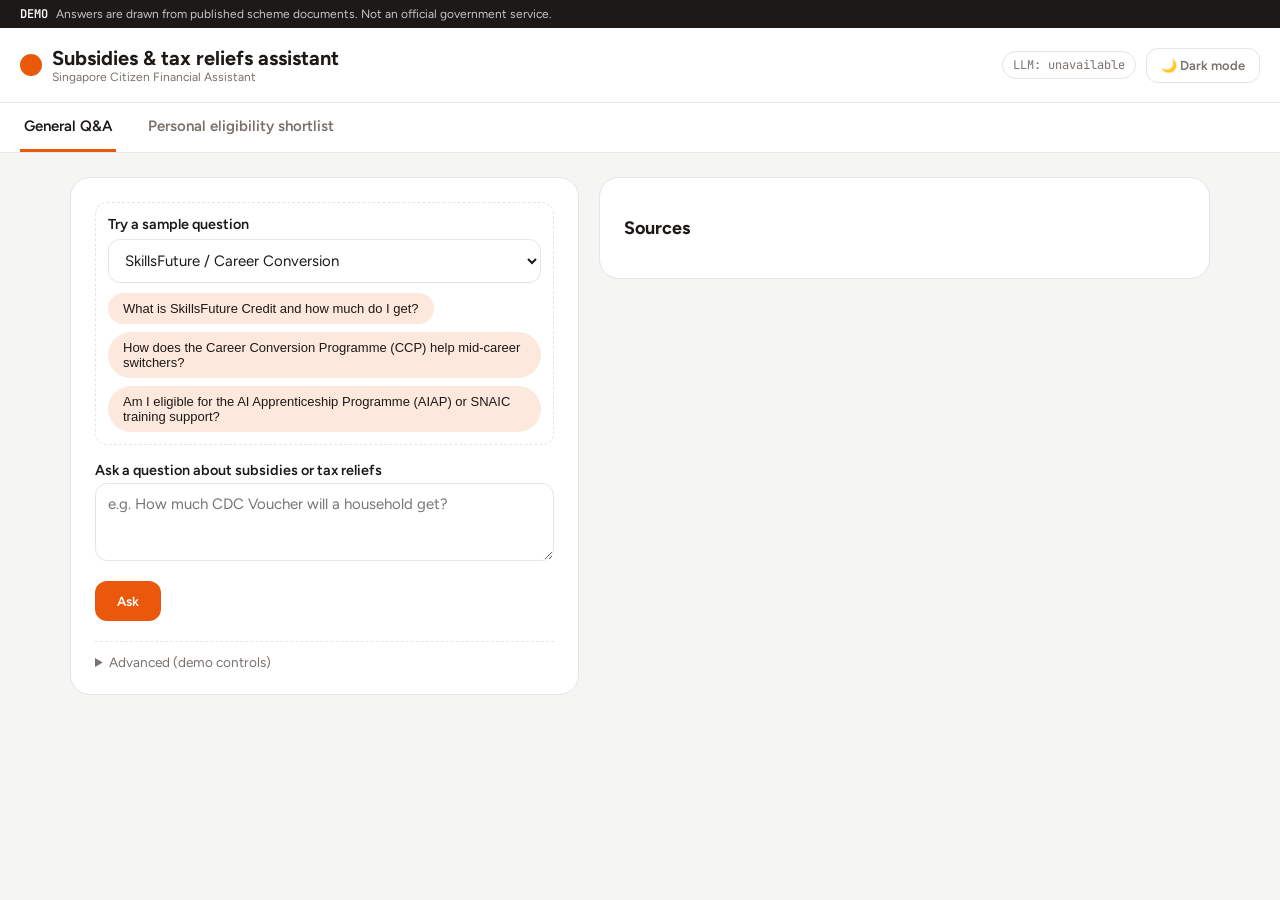
==== frontend/index.html @ ca5a24fa "feat: structured eligibility shortlist + query-rewrite diagnostics pipeline Personal Profile shortli" ====
<!doctype html>
<html lang="en">
<head>
  <meta charset="utf-8" />
  <meta name="viewport" content="width=device-width, initial-scale=1" />
  <title>SG Citizen Financial Assistant</title>
  <link rel="stylesheet" href="style.css" />
</head>
<body>
  <div class="prototype-banner">
    <span class="tag">DEMO</span>
    <span class="note">Answers are drawn from published scheme documents. Not an official government service.</span>
  </div>

  <header class="app-header">
    <div class="brand">
      <div class="brand-mark"></div>
      <div>
        <h1>Subsidies &amp; tax reliefs assistant</h1>
        <div class="subtitle">Singapore Citizen Financial Assistant</div>
      </div>
    </div>
    <div class="header-actions">
      <span id="provider-indicator" class="provider-indicator hidden"></span>
      <button id="theme-toggle-button" class="theme-toggle" type="button" aria-label="Toggle dark mode">🌙 Dark mode</button>
    </div>
  </header>

  <div class="mode-toggle" role="tablist" aria-label="Assistant mode">
    <button class="mode-btn active" data-mode="general" role="tab">General Q&amp;A</button>
    <button class="mode-btn" data-mode="profile" role="tab">Personal eligibility shortlist</button>
  </div>

  <main class="layout">
    <section class="input-panel">
      <div id="general-panel" class="mode-panel">
        <div class="sample-questions">
          <label for="sample-topic-select">Try a sample question</label>
          <select id="sample-topic-select"></select>
          <div id="sample-question-buttons" class="sample-question-buttons"></div>
        </div>

        <label for="question-input">Ask a question about subsidies or tax reliefs</label>
        <textarea id="question-input" rows="3" placeholder="e.g. How much CDC Voucher will a household get?"></textarea>
        <button id="ask-button" class="primary-btn">Ask</button>
      </div>

      <div id="profile-panel" class="mode-panel hidden">
        <label>Citizenship
          <select id="profile-citizenship">
            <option>Singapore Citizen</option>
            <option>PR</option>
            <option>Other</option>
          </select>
        </label>
        <label>Age <input id="profile-age" type="number" min="0" max="120" /></label>
        <label>Household size <input id="profile-household-size" type="number" min="1" max="20" /></label>
        <label>Monthly income band
          <select id="profile-income-band">
            <option>&lt;$1.5k</option>
            <option>$1.5-3k</option>
            <option>$3-6k</option>
            <option>&gt;$6k</option>
            <option>Prefer not to say</option>
          </select>
        </label>
        <label>Housing
          <select id="profile-housing">
            <option>HDB</option>
            <option>Private</option>
            <option>Rental</option>
            <option>Other</option>
            <option>Prefer not to say</option>
          </select>
        </label>
        <label>Employment
          <select id="profile-employment">
            <option>Employed</option>
            <option>Self-employed</option>
            <option>Unemployed</option>
            <option>Retired</option>
            <option>Student</option>
          </select>
        </label>
        <fieldset class="tags">
          <legend>Life stage</legend>
          <label><input type="checkbox" value="Has young child(ren)" class="life-stage-tag" /> Has young child(ren)</label>
          <label><input type="checkbox" value="Caregiver" class="life-stage-tag" /> Caregiver</label>
          <label><input type="checkbox" value="Senior (65+)" class="life-stage-tag" /> Senior (65+)</label>
          <label><input type="checkbox" value="PWD in household" class="life-stage-tag" /> PWD in household</label>
        </fieldset>
        <label for="profile-question">Optional question</label>
        <textarea id="profile-question" rows="2" placeholder="Leave blank for a general shortlist"></textarea>
        <button id="profile-button" class="primary-btn">Get shortlist</button>
      </div>

      <details class="advanced-panel">
        <summary>Advanced (demo controls)</summary>
        <!-- Initial values are populated from GET /api/config on page load. -->
        <label>Top K <input id="control-top-k" type="number" min="1" max="20" /></label>
        <label>Similarity threshold <input id="control-threshold" type="number" step="0.05" min="0" max="1" /></label>
        <label>Retrieval mode
          <select id="control-mode">
            <option value="dense">Dense (baseline)</option>
            <option value="hybrid">Hybrid (improved)</option>
          </select>
        </label>
        <label class="checkbox-label">
          <input id="control-rewrite" type="checkbox" />
          Rewrite before retrieval
        </label>
        <label class="checkbox-label">
          <input id="control-diagnostics-full" type="checkbox" />
          Show retrieval gain (doubles retrieval cost)
        </label>

        <div class="dev-only-note">Developer diagnostics below are never shown to residents.</div>

        <div id="diagnostics-panel" class="diagnostics-panel hidden">
          <div class="diag-row">
            <span class="diag-row-label">as typed</span>
            <span id="diag-raw-query" class="diag-query"></span>
          </div>
          <div class="diag-row">
            <span class="diag-row-label">rewritten</span>
            <span id="diag-rewritten-query" class="diag-query diag-query-rewritten"></span>
          </div>
          <div id="diag-subqueries" class="diag-subqueries"></div>
          <div id="diag-ops" class="diag-ops"></div>
          <div id="diag-gain" class="diag-gain"></div>
          <table class="diag-chunks-table">
            <thead><tr><th>chunk_id</th><th>score</th></tr></thead>
            <tbody id="diag-chunks-body"></tbody>
          </table>
          <div id="diag-dropped" class="diag-dropped"></div>
        </div>

        <div id="citation-warning-banner" class="citation-warning hidden" role="alert"></div>
      </details>
    </section>

    <section class="answer-panel">
      <div id="answer-abstained-badge" class="abstained-badge hidden">Not enough evidence</div>

      <div id="general-answer-view">
        <div id="answer-text" class="answer-text" aria-live="polite"></div>
        <h2>Sources</h2>
        <ul id="sources-list" class="sources-list"></ul>
      </div>

      <div id="shortlist-view" class="hidden" aria-live="polite"></div>
    </section>
  </main>

  <div id="source-drawer" class="source-drawer hidden">
    <div class="source-drawer-header">
      <span id="source-drawer-title"></span>
      <button id="source-drawer-close" type="button" aria-label="Close source excerpt">&times;</button>
    </div>
    <div id="source-drawer-meta" class="source-drawer-meta"></div>
    <div id="source-drawer-excerpt" class="source-drawer-excerpt"></div>
  </div>

  <script src="app.js"></script>
</body>
</html>
---- frontend/style.css ----
@import url('https://fonts.googleapis.com/css2?family=Figtree:wght@400;600;700&family=Inter:wght@400;500;600;700&family=JetBrains+Mono:wght@400;600&display=swap');

/* Light theme tokens (adapted from the "warm-earth" design system theme) */
:root,
:root[data-theme="light"] {
  --color-primary: #EA580C;
  --color-primary-hover: #CE4D0B;
  --color-primary-active: #B24309;
  --color-primary-soft: #FCE8DD;
  --color-on-primary: #FFFFFF;
  --color-accent: #EA580C;
  --color-bg: #F5F5F4;
  --color-surface: #FFFFFF;
  --color-card: #FFFFFF;
  --color-border: #E7E5E4;
  --color-text: #1C1917;
  --color-muted: #78716C;
  --color-inverse: #FFFFFF;
  --color-success: #15803D;
  --color-warning: #D97706;
  --color-error: #B91C1C;
  --color-info: #0E7490;
  --color-success-bg: #DEEDE4;
  --color-warning-bg: #FAECDC;
  --color-error-bg: #F5DFDF;
  --color-info-bg: #DDECEF;
  --font-heading: 'Figtree', sans-serif;
  --font-body: 'Figtree', sans-serif;
  --font-mono: 'JetBrains Mono', monospace;
  --fw-heading: 700;
  --radius-sm: 12px;
  --radius-md: 20px;
  --radius-pill: 999px;
  --elev-2: 0 6px 18px rgba(10, 10, 10, 0.08);
  --focus-ring: 0 0 0 3px rgba(234, 88, 12, 0.45);
  --input-bg: #FFFFFF;
  --input-border: #E7E5E4;
  --input-border-focus: #EA580C;
}

/* Dark theme tokens (adapted from the "midnight-luxury" design system theme) */
:root[data-theme="dark"] {
  --color-primary: #F59E0B;
  --color-primary-hover: #F6AC2D;
  --color-primary-active: #DD8E0A;
  --color-primary-soft: rgba(245, 158, 11, 0.16);
  --color-on-primary: #0A0A0A;
  --color-accent: #F59E0B;
  --color-bg: #030712;
  --color-surface: #0B1220;
  --color-card: #111827;
  --color-border: #1F2937;
  --color-text: #F9FAFB;
  --color-muted: #9CA3AF;
  --color-inverse: #030712;
  --color-success: #10B981;
  --color-warning: #F59E0B;
  --color-error: #F43F5E;
  --color-info: #6366F1;
  --color-success-bg: rgba(16, 185, 129, 0.16);
  --color-warning-bg: rgba(245, 158, 11, 0.16);
  --color-error-bg: rgba(244, 63, 94, 0.16);
  --color-info-bg: rgba(99, 102, 241, 0.16);
  --font-heading: 'Inter', sans-serif;
  --font-body: 'Inter', sans-serif;
  --font-mono: 'JetBrains Mono', monospace;
  --fw-heading: 600;
  --radius-sm: 10px;
  --radius-md: 16px;
  --radius-pill: 999px;
  --elev-2: 0 8px 24px rgba(0, 0, 0, 0.55);
  --focus-ring: 0 0 0 3px rgba(245, 158, 11, 0.45);
  --input-bg: #090F1A;
  --input-border: #1F2937;
  --input-border-focus: #F59E0B;
}

/* Respect system preference only when the user hasn't made an explicit choice */
@media (prefers-color-scheme: dark) {
  :root:not([data-theme]) {
    --color-primary: #F59E0B;
    --color-primary-hover: #F6AC2D;
    --color-primary-active: #DD8E0A;
    --color-primary-soft: rgba(245, 158, 11, 0.16);
    --color-on-primary: #0A0A0A;
    --color-accent: #F59E0B;
    --color-bg: #030712;
    --color-surface: #0B1220;
    --color-card: #111827;
    --color-border: #1F2937;
    --color-text: #F9FAFB;
    --color-muted: #9CA3AF;
    --color-inverse: #030712;
    --color-success: #10B981;
    --color-warning: #F59E0B;
    --color-error: #F43F5E;
    --color-info: #6366F1;
    --color-success-bg: rgba(16, 185, 129, 0.16);
    --color-warning-bg: rgba(245, 158, 11, 0.16);
    --color-error-bg: rgba(244, 63, 94, 0.16);
    --color-info-bg: rgba(99, 102, 241, 0.16);
    --font-heading: 'Inter', sans-serif;
    --font-body: 'Inter', sans-serif;
    --radius-sm: 10px;
    --radius-md: 16px;
    --elev-2: 0 8px 24px rgba(0, 0, 0, 0.55);
    --focus-ring: 0 0 0 3px rgba(245, 158, 11, 0.45);
    --input-bg: #090F1A;
    --input-border: #1F2937;
    --input-border-focus: #F59E0B;
  }
}

* { box-sizing: border-box; }

body {
  margin: 0;
  font-family: var(--font-body);
  background: var(--color-bg);
  color: var(--color-text);
  transition: background 0.15s ease, color 0.15s ease;
}

.prototype-banner {
  background: var(--color-text);
  color: var(--color-inverse);
  padding: 6px 20px;
  display: flex;
  flex-wrap: wrap;
  gap: 8px;
  align-items: center;
  font-size: 12px;
}

.prototype-banner .tag {
  font-family: var(--font-mono);
  font-weight: 600;
}

.prototype-banner .note {
  opacity: .75;
}

.app-header {
  background: var(--color-surface);
  border-bottom: 1px solid var(--color-border);
  padding: 18px 20px;
  display: flex;
  flex-wrap: wrap;
  align-items: center;
  gap: 16px;
}

.app-header .brand {
  display: flex;
  align-items: center;
  gap: 10px;
  margin-right: auto;
}

.app-header .brand-mark {
  width: 22px;
  height: 22px;
  background: var(--color-accent);
  border-radius: var(--radius-sm);
  flex: 0 0 auto;
}

.app-header h1 {
  margin: 0;
  font-family: var(--font-heading);
  font-weight: var(--fw-heading);
  font-size: 20px;
  line-height: 1.2;
}

.app-header .subtitle {
  font-size: 12px;
  color: var(--color-muted);
}

.header-actions {
  display: flex;
  align-items: center;
  gap: 10px;
}

.provider-indicator {
  font-family: var(--font-mono);
  font-size: 12px;
  color: var(--color-muted);
  border: 1px solid var(--color-border);
  border-radius: var(--radius-pill);
  padding: 5px 10px;
  white-space: nowrap;
}

.provider-indicator.hidden { display: none; }

.citation-warning {
  /* High-contrast neutral text (AA against --color-bg in both themes) with a
     colored accent border, rather than colored text on a tinted background --
     avoids the low-contrast amber-on-navy failure mode in dark mode. */
  background: var(--color-surface);
  color: var(--color-text);
  border: 1px solid var(--color-warning);
  border-left-width: 4px;
  border-radius: var(--radius-sm);
  padding: 0.6rem 0.8rem;
  font-family: var(--font-mono);
  font-size: 0.8rem;
  line-height: 1.5;
  margin-top: 0.75rem;
}

.citation-warning.hidden { display: none; }

.dev-only-note {
  color: var(--color-muted);
  font-size: 0.75rem;
  margin-top: 1rem;
}

.sources-list .source-thumbnail {
  display: block;
  max-width: 100%;
  max-height: 160px;
  width: auto;
  border: 1px solid var(--color-border);
  border-radius: var(--radius-sm);
  margin: 0 0 8px;
}

.theme-toggle {
  background: transparent;
  color: var(--color-muted);
  border: 1px solid var(--color-border);
  border-radius: var(--radius-sm);
  font-family: var(--font-heading);
  font-weight: 600;
  font-size: 13px;
  padding: 9px 14px;
  cursor: pointer;
}

.theme-toggle:hover {
  color: var(--color-text);
  border-color: var(--color-text);
}

.mode-toggle {
  background: var(--color-surface);
  border-bottom: 1px solid var(--color-border);
  padding: 0 20px;
  display: flex;
  gap: 4px;
}

.mode-btn {
  background: transparent;
  border: none;
  border-bottom: 3px solid transparent;
  color: var(--color-muted);
  font-family: var(--font-heading);
  font-weight: 600;
  font-size: 15px;
  padding: 14px 4px;
  margin-right: 24px;
  cursor: pointer;
}

.mode-btn.active {
  border-bottom-color: var(--color-primary);
  color: var(--color-text);
}

.layout {
  display: grid;
  grid-template-columns: 1fr;
  gap: 20px;
  padding: 24px 20px 64px;
  max-width: 1180px;
  margin: 0 auto;
}

@media (min-width: 900px) {
  .layout {
    grid-template-columns: minmax(340px, 1fr) minmax(340px, 1.2fr);
    align-items: flex-start;
  }
}

.input-panel, .answer-panel {
  background: var(--color-card);
  border: 1px solid var(--color-border);
  border-radius: var(--radius-md);
  padding: 24px;
}

.mode-panel.hidden { display: none; }

.mode-panel label {
  display: block;
  margin: 0.75rem 0 0.25rem;
  font-weight: 600;
  font-size: 0.9rem;
}

textarea, select, input[type="number"] {
  width: 100%;
  padding: 11px 12px;
  font-size: 15px;
  color: var(--color-text);
  background: var(--input-bg);
  border: 1px solid var(--input-border);
  border-radius: var(--radius-sm);
  font-family: inherit;
}

textarea:focus, select:focus, input:focus {
  outline: none;
  border-color: var(--input-border-focus);
  box-shadow: var(--focus-ring);
}

.tags {
  border: 1px solid var(--color-border);
  border-radius: var(--radius-sm);
  margin-top: 0.75rem;
  padding: 0.5rem 0.75rem;
}

.sample-questions {
  border: 1px dashed var(--color-border);
  border-radius: var(--radius-sm);
  padding: 12px;
  margin-bottom: 1rem;
}

.sample-questions label {
  margin: 0 0 0.4rem;
}

.sample-question-buttons {
  display: flex;
  flex-wrap: wrap;
  gap: 8px;
  margin-top: 0.6rem;
}

.sample-question-btn {
  background: var(--color-primary-soft);
  color: var(--color-text);
  border: 1px solid transparent;
  border-radius: var(--radius-pill);
  font-size: 13px;
  padding: 7px 14px;
  cursor: pointer;
  text-align: left;
}

.sample-question-btn:hover {
  border-color: var(--color-primary);
}

.tags label {
  font-weight: 400;
  display: flex;
  align-items: center;
  gap: 0.4rem;
}

.primary-btn {
  margin-top: 1rem;
  background: var(--color-primary);
  color: var(--color-on-primary);
  border: none;
  border-radius: var(--radius-sm);
  font-family: var(--font-heading);
  font-weight: 600;
  padding: 12px 22px;
  cursor: pointer;
}

.primary-btn:hover {
  background: var(--color-primary-hover);
}

.primary-btn:active {
  background: var(--color-primary-active);
}

.checkbox-label {
  display: flex !important;
  align-items: center;
  gap: 0.4rem;
  font-weight: 400 !important;
}

.checkbox-label input[type="checkbox"] {
  width: auto;
}

.advanced-panel {
  margin-top: 1.25rem;
  border-top: 1px dashed var(--color-border);
  padding-top: 0.75rem;
  color: var(--color-muted);
  font-size: 0.85rem;
}

.answer-text {
  white-space: pre-wrap;
  line-height: 1.65;
  font-size: 16px;
}

.abstained-badge {
  display: inline-block;
  background: var(--color-warning-bg);
  color: var(--color-warning);
  border-radius: var(--radius-pill);
  padding: 0.3rem 0.8rem;
  font-size: 0.85rem;
  margin-bottom: 0.75rem;
}

.abstained-badge.hidden { display: none; }

.answer-panel h2 {
  font-family: var(--font-heading);
  font-weight: var(--fw-heading);
  font-size: 18px;
}

.sources-list {
  list-style: none;
  padding: 0;
  margin: 0.5rem 0 0;
}

.sources-list li {
  border-bottom: 1px solid var(--color-border);
  padding: 16px 0;
  margin-bottom: 0;
}

.sources-list .scheme-name {
  font-family: var(--font-heading);
  font-weight: 600;
  font-size: 15px;
}

.sources-list .section {
  color: var(--color-muted);
  font-family: var(--font-mono);
  font-size: 12px;
  margin: 3px 0 8px;
}

.sources-list .excerpt {
  font-size: 14px;
  line-height: 1.55;
  color: var(--color-text);
  border-left: 2px solid var(--color-border);
  padding-left: 12px;
}

/* --- Personal eligibility shortlist ------------------------------------ */

#shortlist-view.hidden { display: none; }

.shortlist-group {
  border: 1px solid var(--color-border);
  border-radius: var(--radius-md);
  padding: 18px 20px;
  margin-bottom: 16px;
  background: var(--color-surface);
}

.shortlist-group-header {
  display: flex;
  align-items: center;
  gap: 8px;
}

.shortlist-group-dot {
  width: 8px;
  height: 8px;
  border-radius: 50%;
  flex: 0 0 auto;
}

.shortlist-group-eligible .shortlist-group-dot { background: var(--color-success); }
.shortlist-group-unclear .shortlist-group-dot { background: var(--color-warning); }
.shortlist-group-not_assessed .shortlist-group-dot { background: var(--color-muted); }

.shortlist-group-header h3 {
  margin: 0;
  font-family: var(--font-heading);
  font-weight: var(--fw-heading);
  font-size: 16px;
  text-transform: none;
}

.shortlist-group-eligible h3 { color: var(--color-success); }
.shortlist-group-unclear h3 { color: var(--color-warning); }
.shortlist-group-not_assessed h3 { color: var(--color-muted); }

.shortlist-group-count {
  margin-left: auto;
  font-family: var(--font-mono);
  font-size: 12px;
  color: var(--color-muted);
}

.shortlist-group-blurb {
  color: var(--color-muted);
  font-size: 13px;
  margin: 4px 0 14px;
}

.shortlist-entry {
  border-top: 1px solid var(--color-border);
  padding-top: 14px;
  margin-top: 14px;
}

.shortlist-entry:first-of-type {
  border-top: none;
  padding-top: 0;
  margin-top: 0;
}

.shortlist-entry-header {
  display: flex;
  align-items: baseline;
  gap: 10px;
}

.shortlist-entry-header h4 {
  margin: 0;
  font-size: 15px;
  font-family: var(--font-heading);
  font-weight: 600;
}

.shortlist-amount {
  margin-left: auto;
  font-family: var(--font-mono);
  font-size: 13px;
  color: var(--color-muted);
  white-space: nowrap;
}

.shortlist-reason {
  margin: 6px 0 8px;
  font-size: 14px;
  line-height: 1.5;
}

.condition-chips, .citation-chips {
  display: flex;
  flex-wrap: wrap;
  gap: 6px;
  margin-bottom: 8px;
}

.condition-chip {
  font-size: 11px;
  padding: 3px 9px;
  border-radius: var(--radius-pill);
  background: var(--color-bg);
  color: var(--color-muted);
  border: 1px solid var(--color-border);
}

.condition-chip.condition-met {
  color: var(--color-success);
  border-color: var(--color-success);
}

.condition-chip.condition-not_met {
  color: var(--color-error);
  border-color: var(--color-error);
}

.shortlist-changer {
  font-size: 12px;
  color: var(--color-muted);
  margin-bottom: 8px;
}

.shortlist-changer-label {
  font-weight: 600;
}

.citation-chip {
  font-family: var(--font-mono);
  font-size: 11px;
  padding: 3px 9px;
  border-radius: var(--radius-pill);
  background: var(--color-primary-soft);
  color: var(--color-text);
  border: 1px solid transparent;
  cursor: pointer;
}

.citation-chip:hover {
  border-color: var(--color-primary);
}

/* --- Source excerpt drawer ---------------------------------------------- */

.source-drawer {
  position: fixed;
  right: 0;
  top: 0;
  bottom: 0;
  width: min(380px, 100%);
  background: var(--color-card);
  border-left: 1px solid var(--color-border);
  box-shadow: var(--elev-2);
  padding: 20px;
  overflow-y: auto;
  z-index: 50;
}

.source-drawer.hidden { display: none; }

.source-drawer-header {
  display: flex;
  align-items: flex-start;
  justify-content: space-between;
  gap: 12px;
  font-family: var(--font-heading);
  font-weight: 600;
  font-size: 15px;
  margin-bottom: 6px;
}

#source-drawer-close {
  background: none;
  border: none;
  color: var(--color-muted);
  font-size: 20px;
  line-height: 1;
  cursor: pointer;
  padding: 0;
}

.source-drawer-meta {
  font-family: var(--font-mono);
  font-size: 11px;
  color: var(--color-muted);
  margin-bottom: 14px;
}

.source-drawer-excerpt {
  font-size: 14px;
  line-height: 1.6;
  white-space: pre-wrap;
}

/* --- Query-rewrite diagnostics (Advanced panel, dev-only) --------------- */

.diagnostics-panel {
  margin-top: 0.75rem;
  border: 1px dashed var(--color-border);
  border-radius: var(--radius-sm);
  padding: 10px 12px;
  font-family: var(--font-mono);
  font-size: 12px;
}

.diagnostics-panel.hidden { display: none; }

.diag-row {
  display: flex;
  gap: 8px;
  align-items: baseline;
  margin-bottom: 4px;
}

.diag-row-label {
  color: var(--color-muted);
  flex: 0 0 70px;
}

.diag-query {
  word-break: break-word;
}

.diag-query-rewritten {
  background: var(--color-primary-soft);
  padding: 1px 5px;
  border-radius: 4px;
}

.diag-subqueries, .diag-ops {
  display: flex;
  flex-wrap: wrap;
  gap: 5px;
  margin: 6px 0;
}

.diag-subquery-chip {
  background: var(--color-bg);
  border: 1px solid var(--color-border);
  border-radius: var(--radius-pill);
  padding: 2px 8px;
}

.diag-op {
  border-radius: var(--radius-pill);
  padding: 2px 8px;
  border: 1px solid var(--color-border);
}

.diag-op-expanded, .diag-op-resolved, .diag-op-named, .diag-op-added {
  border-color: var(--color-info);
  color: var(--color-info);
}

.diag-op-dropped { border-color: var(--color-warning); color: var(--color-warning); }
.diag-op-failed, .diag-op-skipped { border-color: var(--color-muted); color: var(--color-muted); }

.diag-gain {
  color: var(--color-muted);
  margin: 6px 0;
}

.diag-chunks-table {
  width: 100%;
  border-collapse: collapse;
  margin-top: 6px;
}

.diag-chunks-table th, .diag-chunks-table td {
  text-align: left;
  padding: 2px 6px 2px 0;
  border-bottom: 1px solid var(--color-border);
}

.diag-dropped {
  color: var(--color-muted);
  margin-top: 4px;
}
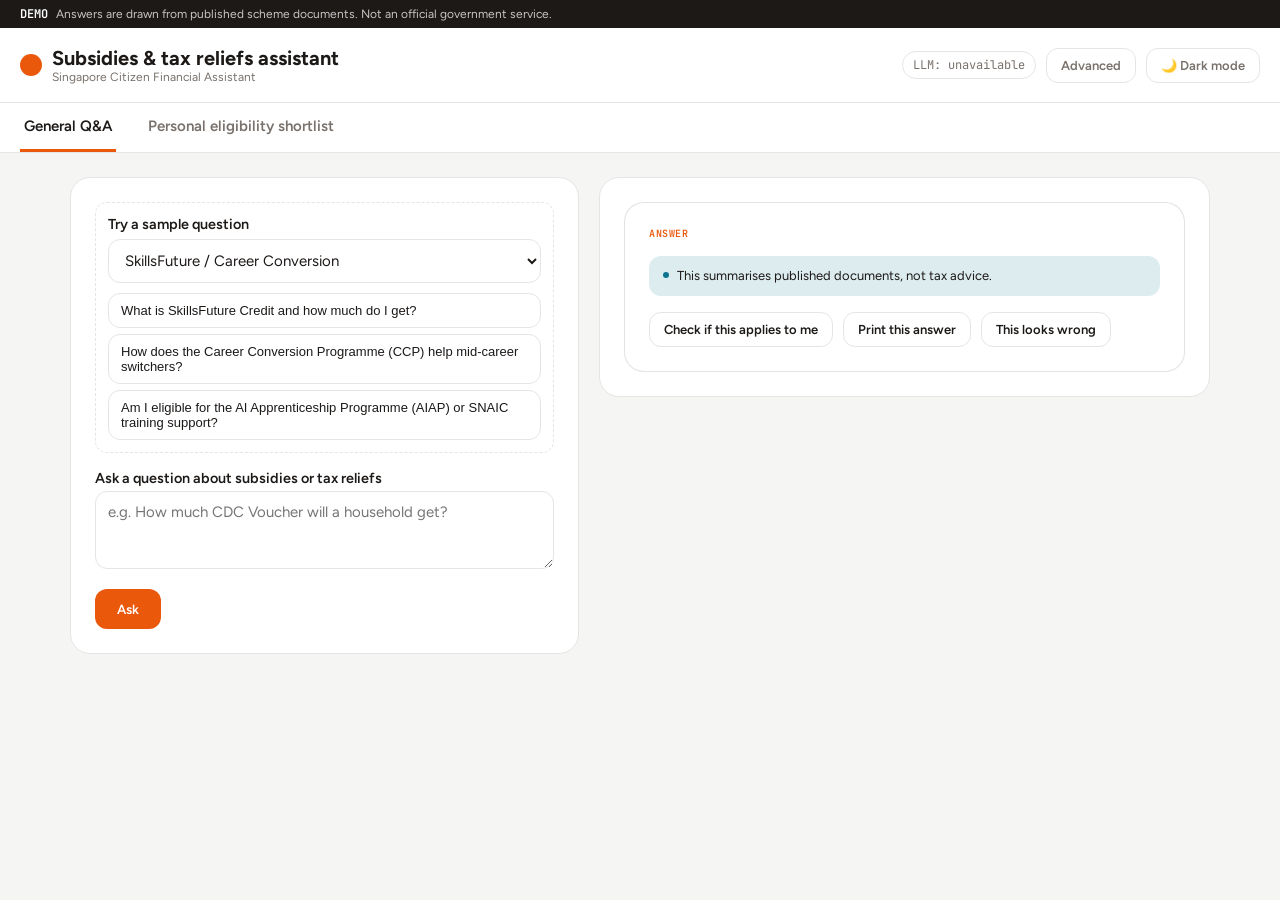
==== commit 202f792f: "cleaned up look and feel" ====
--- a/frontend/index.html
+++ b/frontend/index.html
@@ -22,6 +22,7 @@
     </div>
     <div class="header-actions">
       <span id="provider-indicator" class="provider-indicator hidden"></span>
+      <button id="advanced-toggle-button" class="advanced-toggle-btn" type="button" aria-expanded="false">Advanced</button>
       <button id="theme-toggle-button" class="theme-toggle" type="button" aria-label="Toggle dark mode">🌙 Dark mode</button>
     </div>
   </header>
@@ -29,6 +30,56 @@
   <div class="mode-toggle" role="tablist" aria-label="Assistant mode">
     <button class="mode-btn active" data-mode="general" role="tab">General Q&amp;A</button>
     <button class="mode-btn" data-mode="profile" role="tab">Personal eligibility shortlist</button>
+  </div>
+
+  <div id="advanced-band" class="advanced-band hidden">
+    <div class="advanced-band-inner">
+      <div class="advanced-band-header">
+        <span class="advanced-band-label">Advanced &middot; retrieval</span>
+        <span class="advanced-band-note">Team demo controls. Not shown to residents.</span>
+      </div>
+      <div class="advanced-controls-row">
+        <label>Top K <input id="control-top-k" type="number" min="1" max="20" /></label>
+        <label>Similarity threshold <input id="control-threshold" type="number" step="0.05" min="0" max="1" /></label>
+        <label>Retrieval mode
+          <select id="control-mode">
+            <option value="dense">Dense (baseline)</option>
+            <option value="hybrid">Hybrid (improved)</option>
+          </select>
+        </label>
+        <label class="checkbox-label">
+          <input id="control-rewrite" type="checkbox" />
+          Rewrite before retrieval
+        </label>
+        <label class="checkbox-label">
+          <input id="control-diagnostics-full" type="checkbox" />
+          Show retrieval gain (doubles retrieval cost)
+        </label>
+      </div>
+
+      <div class="dev-only-note">Developer diagnostics below are never shown to residents.</div>
+
+      <div id="diagnostics-panel" class="diagnostics-panel hidden">
+        <div class="diag-row">
+          <span class="diag-row-label">as typed</span>
+          <span id="diag-raw-query" class="diag-query"></span>
+        </div>
+        <div class="diag-row">
+          <span class="diag-row-label">rewritten</span>
+          <span id="diag-rewritten-query" class="diag-query diag-query-rewritten"></span>
+        </div>
+        <div id="diag-subqueries" class="diag-subqueries"></div>
+        <div id="diag-ops" class="diag-ops"></div>
+        <div id="diag-gain" class="diag-gain"></div>
+        <table class="diag-chunks-table">
+          <thead><tr><th>chunk_id</th><th>score</th></tr></thead>
+          <tbody id="diag-chunks-body"></tbody>
+        </table>
+        <div id="diag-dropped" class="diag-dropped"></div>
+      </div>
+
+      <div id="citation-warning-banner" class="citation-warning hidden" role="alert"></div>
+    </div>
   </div>
 
   <main class="layout">
@@ -94,58 +145,34 @@
         <button id="profile-button" class="primary-btn">Get shortlist</button>
       </div>
 
-      <details class="advanced-panel">
-        <summary>Advanced (demo controls)</summary>
-        <!-- Initial values are populated from GET /api/config on page load. -->
-        <label>Top K <input id="control-top-k" type="number" min="1" max="20" /></label>
-        <label>Similarity threshold <input id="control-threshold" type="number" step="0.05" min="0" max="1" /></label>
-        <label>Retrieval mode
-          <select id="control-mode">
-            <option value="dense">Dense (baseline)</option>
-            <option value="hybrid">Hybrid (improved)</option>
-          </select>
-        </label>
-        <label class="checkbox-label">
-          <input id="control-rewrite" type="checkbox" />
-          Rewrite before retrieval
-        </label>
-        <label class="checkbox-label">
-          <input id="control-diagnostics-full" type="checkbox" />
-          Show retrieval gain (doubles retrieval cost)
-        </label>
-
-        <div class="dev-only-note">Developer diagnostics below are never shown to residents.</div>
-
-        <div id="diagnostics-panel" class="diagnostics-panel hidden">
-          <div class="diag-row">
-            <span class="diag-row-label">as typed</span>
-            <span id="diag-raw-query" class="diag-query"></span>
-          </div>
-          <div class="diag-row">
-            <span class="diag-row-label">rewritten</span>
-            <span id="diag-rewritten-query" class="diag-query diag-query-rewritten"></span>
-          </div>
-          <div id="diag-subqueries" class="diag-subqueries"></div>
-          <div id="diag-ops" class="diag-ops"></div>
-          <div id="diag-gain" class="diag-gain"></div>
-          <table class="diag-chunks-table">
-            <thead><tr><th>chunk_id</th><th>score</th></tr></thead>
-            <tbody id="diag-chunks-body"></tbody>
-          </table>
-          <div id="diag-dropped" class="diag-dropped"></div>
-        </div>
-
-        <div id="citation-warning-banner" class="citation-warning hidden" role="alert"></div>
-      </details>
     </section>
 
     <section class="answer-panel">
       <div id="answer-abstained-badge" class="abstained-badge hidden">Not enough evidence</div>
 
       <div id="general-answer-view">
-        <div id="answer-text" class="answer-text" aria-live="polite"></div>
-        <h2>Sources</h2>
-        <ul id="sources-list" class="sources-list"></ul>
+        <div class="answer-card">
+          <div class="answer-card-kicker">
+            <span class="answer-kicker-label">Answer</span>
+            <span id="answer-meta" class="answer-meta-mono"></span>
+          </div>
+          <div id="answer-text" class="answer-text" aria-live="polite"></div>
+          <div class="info-callout">
+            <span class="info-callout-dot"></span>
+            <span>This summarises published documents, not tax advice.</span>
+          </div>
+          <div class="answer-actions">
+            <button type="button" class="answer-action-btn" id="answer-check-btn">Check if this applies to me</button>
+            <button type="button" class="answer-action-btn" id="answer-print-btn">Print this answer</button>
+            <button type="button" class="answer-action-btn answer-action-btn-flag" id="answer-wrong-btn">This looks wrong</button>
+          </div>
+        </div>
+
+        <div id="sources-card" class="sources-card hidden">
+          <h2>Sources</h2>
+          <ul id="sources-list" class="sources-list"></ul>
+          <button type="button" id="sources-expand-btn" class="sources-expand-btn hidden"></button>
+        </div>
       </div>
 
       <div id="shortlist-view" class="hidden" aria-live="polite"></div>
--- a/frontend/style.css
+++ b/frontend/style.css
@@ -111,6 +111,10 @@
   }
 }
 
+:root {
+  --pad-card: 24px;
+}
+
 * { box-sizing: border-box; }
 
 body {
@@ -229,6 +233,85 @@
   border: 1px solid var(--color-border);
   border-radius: var(--radius-sm);
   margin: 0 0 8px;
+}
+
+.advanced-toggle-btn {
+  background: transparent;
+  color: var(--color-muted);
+  border: 1px solid var(--color-border);
+  border-radius: var(--radius-sm);
+  font-family: var(--font-heading);
+  font-weight: 600;
+  font-size: 13px;
+  padding: 9px 14px;
+  cursor: pointer;
+}
+
+.advanced-toggle-btn:hover {
+  color: var(--color-text);
+  border-color: var(--color-text);
+}
+
+.advanced-toggle-btn.active {
+  color: var(--color-on-primary);
+  background: var(--color-primary);
+  border-color: var(--color-primary);
+}
+
+.advanced-band {
+  background: var(--color-surface);
+  border-bottom: 1px solid var(--color-border);
+}
+
+.advanced-band.hidden { display: none; }
+
+.advanced-band-inner {
+  max-width: 1180px;
+  margin: 0 auto;
+  padding: 16px 20px 20px;
+  color: var(--color-muted);
+  font-size: 0.85rem;
+}
+
+.advanced-band-header {
+  display: flex;
+  flex-wrap: wrap;
+  align-items: baseline;
+  gap: 10px;
+  margin-bottom: 10px;
+}
+
+.advanced-band-label {
+  font-family: var(--font-mono);
+  font-size: 11px;
+  letter-spacing: 0.04em;
+  text-transform: uppercase;
+  color: var(--color-text);
+  font-weight: 600;
+}
+
+.advanced-band-note {
+  font-size: 12px;
+}
+
+.advanced-controls-row {
+  display: flex;
+  flex-wrap: wrap;
+  gap: 20px;
+  align-items: flex-end;
+}
+
+.advanced-controls-row label {
+  display: block;
+  font-weight: 600;
+  font-size: 0.85rem;
+  min-width: 140px;
+}
+
+.advanced-controls-row input[type="number"],
+.advanced-controls-row select {
+  width: auto;
+  min-width: 140px;
 }
 
 .theme-toggle {
@@ -343,24 +426,27 @@
 
 .sample-question-buttons {
   display: flex;
-  flex-wrap: wrap;
-  gap: 8px;
+  flex-direction: column;
+  gap: 6px;
   margin-top: 0.6rem;
 }
 
 .sample-question-btn {
-  background: var(--color-primary-soft);
-  color: var(--color-text);
-  border: 1px solid transparent;
-  border-radius: var(--radius-pill);
+  display: block;
+  width: 100%;
+  background: transparent;
+  color: var(--color-text);
+  border: 1px solid var(--color-border);
+  border-radius: var(--radius-sm);
   font-size: 13px;
-  padding: 7px 14px;
+  padding: 9px 12px;
   cursor: pointer;
   text-align: left;
 }
 
 .sample-question-btn:hover {
   border-color: var(--color-primary);
+  color: var(--color-primary);
 }
 
 .tags label {
@@ -401,12 +487,34 @@
   width: auto;
 }
 
-.advanced-panel {
-  margin-top: 1.25rem;
-  border-top: 1px dashed var(--color-border);
-  padding-top: 0.75rem;
-  color: var(--color-muted);
-  font-size: 0.85rem;
+.answer-card {
+  background: var(--color-card);
+  border: 1px solid color-mix(in srgb, var(--color-text) 12%, transparent);
+  border-radius: var(--radius-md);
+  padding: var(--pad-card);
+}
+
+.answer-card-kicker {
+  display: flex;
+  flex-wrap: wrap;
+  align-items: baseline;
+  gap: 10px;
+  margin-bottom: 12px;
+}
+
+.answer-kicker-label {
+  font-family: var(--font-mono);
+  font-size: 10px;
+  letter-spacing: 0.06em;
+  text-transform: uppercase;
+  color: var(--color-accent);
+  font-weight: 600;
+}
+
+.answer-meta-mono {
+  font-family: var(--font-mono);
+  font-size: 11px;
+  color: var(--color-muted);
 }
 
 .answer-text {
@@ -414,6 +522,79 @@
   line-height: 1.65;
   font-size: 16px;
 }
+
+.citation-marker {
+  font-family: var(--font-mono);
+  color: var(--color-primary);
+  cursor: pointer;
+  font-size: 0.75em;
+  margin-left: 1px;
+}
+
+.citation-marker:hover {
+  text-decoration: underline;
+}
+
+.info-callout {
+  display: flex;
+  align-items: flex-start;
+  gap: 8px;
+  background: var(--color-info-bg);
+  color: var(--color-text);
+  border-radius: var(--radius-sm);
+  padding: 10px 14px;
+  font-size: 13px;
+  line-height: 1.5;
+  margin-top: 16px;
+}
+
+.info-callout-dot {
+  flex: 0 0 auto;
+  width: 6px;
+  height: 6px;
+  margin-top: 6px;
+  border-radius: 50%;
+  background: var(--color-info);
+}
+
+.answer-actions {
+  display: flex;
+  flex-wrap: wrap;
+  gap: 10px;
+  margin-top: 16px;
+}
+
+.answer-action-btn {
+  background: transparent;
+  color: var(--color-text);
+  border: 1px solid var(--color-border);
+  border-radius: var(--radius-sm);
+  font-family: var(--font-heading);
+  font-weight: 600;
+  font-size: 13px;
+  padding: 9px 14px;
+  cursor: pointer;
+}
+
+.answer-action-btn:hover {
+  border-color: var(--color-primary);
+  color: var(--color-primary);
+}
+
+.answer-action-btn-flag:hover {
+  border-color: var(--color-error);
+  color: var(--color-error);
+}
+
+.sources-card {
+  background: var(--color-card);
+  border: 1px solid color-mix(in srgb, var(--color-text) 12%, transparent);
+  border-radius: var(--radius-md);
+  padding: var(--pad-card);
+  margin-top: 20px;
+}
+
+.sources-card.hidden { display: none; }
 
 .abstained-badge {
   display: inline-block;
@@ -436,29 +617,58 @@
 .sources-list {
   list-style: none;
   padding: 0;
-  margin: 0.5rem 0 0;
-}
-
-.sources-list li {
+  margin: 0.75rem 0 0;
+}
+
+.source-entry {
+  display: flex;
+  gap: 14px;
   border-bottom: 1px solid var(--color-border);
   padding: 16px 0;
-  margin-bottom: 0;
-}
-
-.sources-list .scheme-name {
+}
+
+.source-entry:last-child {
+  border-bottom: none;
+  padding-bottom: 0;
+}
+
+.source-index {
+  flex: 0 0 22px;
+  font-family: var(--font-mono);
+  font-weight: 600;
+  color: var(--color-primary);
+  font-size: 13px;
+}
+
+.source-body {
+  flex: 1 1 auto;
+  min-width: 0;
+}
+
+.source-title {
   font-family: var(--font-heading);
   font-weight: 600;
   font-size: 15px;
 }
 
-.sources-list .section {
+.source-passage {
+  margin-top: 8px;
+}
+
+.source-passage + .source-passage {
+  margin-top: 14px;
+  padding-top: 14px;
+  border-top: 1px dashed var(--color-border);
+}
+
+.source-ref {
   color: var(--color-muted);
   font-family: var(--font-mono);
   font-size: 12px;
-  margin: 3px 0 8px;
-}
-
-.sources-list .excerpt {
+  margin-bottom: 8px;
+}
+
+.source-excerpt {
   font-size: 14px;
   line-height: 1.55;
   color: var(--color-text);
@@ -466,8 +676,58 @@
   padding-left: 12px;
 }
 
+.source-show-btn {
+  background: transparent;
+  border: none;
+  color: var(--color-primary);
+  font-family: var(--font-mono);
+  font-size: 12px;
+  padding: 6px 0 0;
+  cursor: pointer;
+}
+
+.source-show-btn:hover {
+  text-decoration: underline;
+}
+
+.source-thumb {
+  flex: 0 0 92px;
+  width: 92px;
+}
+
+.source-thumb img {
+  display: block;
+  width: 100%;
+  height: auto;
+  border: 1px solid var(--color-border);
+  border-radius: var(--radius-sm);
+}
+
+.sources-expand-btn {
+  display: block;
+  width: 100%;
+  margin-top: 12px;
+  background: transparent;
+  border: 1px solid var(--color-border);
+  border-radius: var(--radius-sm);
+  color: var(--color-text);
+  font-family: var(--font-heading);
+  font-weight: 600;
+  font-size: 13px;
+  padding: 9px 14px;
+  cursor: pointer;
+}
+
+.sources-expand-btn:hover {
+  border-color: var(--color-primary);
+  color: var(--color-primary);
+}
+
+.sources-expand-btn.hidden { display: none; }
+
 /* --- Personal eligibility shortlist ------------------------------------ */
 
+#general-answer-view.hidden,
 #shortlist-view.hidden { display: none; }
 
 .shortlist-group {
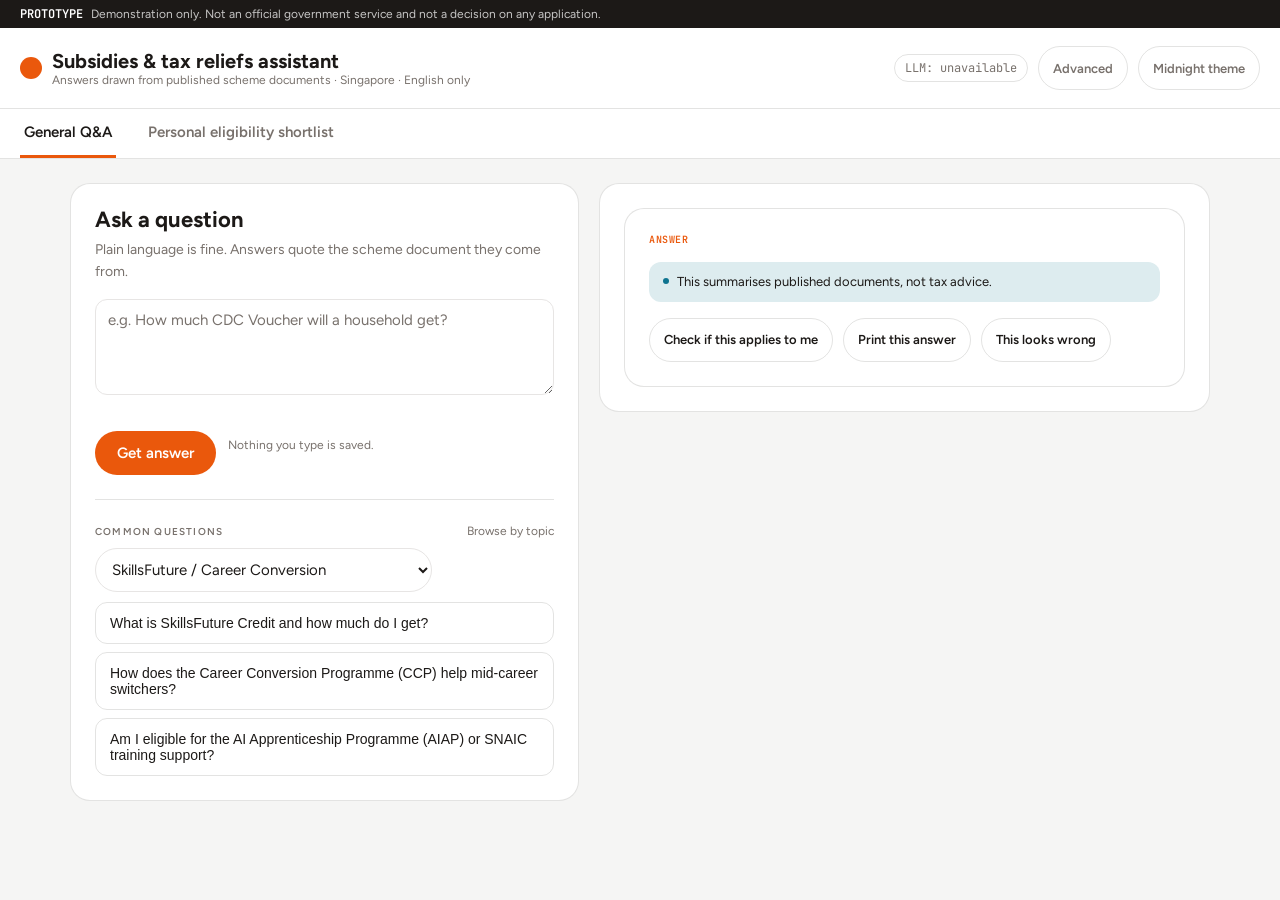
==== commit e0b6c241: "style: decouple sample-question dropdown from the ask box, apply design tokens - Separates the topic" ====
--- a/frontend/index.html
+++ b/frontend/index.html
@@ -7,9 +7,9 @@
   <link rel="stylesheet" href="style.css" />
 </head>
 <body>
-  <div class="prototype-banner">
-    <span class="tag">DEMO</span>
-    <span class="note">Answers are drawn from published scheme documents. Not an official government service.</span>
+  <div class="prototype-banner" data-noprint>
+    <span class="tag">PROTOTYPE</span>
+    <span class="note">Demonstration only. Not an official government service and not a decision on any application.</span>
   </div>
 
   <header class="app-header">
@@ -17,22 +17,22 @@
       <div class="brand-mark"></div>
       <div>
         <h1>Subsidies &amp; tax reliefs assistant</h1>
-        <div class="subtitle">Singapore Citizen Financial Assistant</div>
-      </div>
-    </div>
-    <div class="header-actions">
+        <div class="subtitle">Answers drawn from published scheme documents &middot; Singapore &middot; English only</div>
+      </div>
+    </div>
+    <div class="header-actions" data-noprint>
       <span id="provider-indicator" class="provider-indicator hidden"></span>
       <button id="advanced-toggle-button" class="advanced-toggle-btn" type="button" aria-expanded="false">Advanced</button>
-      <button id="theme-toggle-button" class="theme-toggle" type="button" aria-label="Toggle dark mode">🌙 Dark mode</button>
+      <button id="theme-toggle-button" class="theme-toggle" type="button" aria-label="Switch colour theme">Warm earth theme</button>
     </div>
   </header>
 
-  <div class="mode-toggle" role="tablist" aria-label="Assistant mode">
-    <button class="mode-btn active" data-mode="general" role="tab">General Q&amp;A</button>
-    <button class="mode-btn" data-mode="profile" role="tab">Personal eligibility shortlist</button>
-  </div>
-
-  <div id="advanced-band" class="advanced-band hidden">
+  <div class="mode-toggle" role="tablist" aria-label="Assistant mode" data-noprint>
+    <button class="mode-btn active" data-mode="general" role="tab" aria-selected="true">General Q&amp;A</button>
+    <button class="mode-btn" data-mode="profile" role="tab" aria-selected="false">Personal eligibility shortlist</button>
+  </div>
+
+  <div id="advanced-band" class="advanced-band hidden" data-noprint>
     <div class="advanced-band-inner">
       <div class="advanced-band-header">
         <span class="advanced-band-label">Advanced &middot; retrieval</span>
@@ -85,15 +85,23 @@
   <main class="layout">
     <section class="input-panel">
       <div id="general-panel" class="mode-panel">
+        <h3 class="panel-title">Ask a question</h3>
+        <p class="panel-caption">Plain language is fine. Answers quote the scheme document they come from.</p>
+        <label for="question-input" class="visually-hidden">Ask a question about subsidies or tax reliefs</label>
+        <textarea id="question-input" rows="4" placeholder="e.g. How much CDC Voucher will a household get?"></textarea>
+        <div class="ask-row">
+          <button id="ask-button" class="primary-btn">Get answer</button>
+          <span class="ask-row-note">Nothing you type is saved.</span>
+        </div>
+
         <div class="sample-questions">
-          <label for="sample-topic-select">Try a sample question</label>
-          <select id="sample-topic-select"></select>
+          <div class="sample-questions-header">
+            <span class="section-eyebrow">Common questions</span>
+            <label for="sample-topic-select" class="sample-topic-label">Browse by topic</label>
+          </div>
+          <select id="sample-topic-select" class="sample-topic-select"></select>
           <div id="sample-question-buttons" class="sample-question-buttons"></div>
         </div>
-
-        <label for="question-input">Ask a question about subsidies or tax reliefs</label>
-        <textarea id="question-input" rows="3" placeholder="e.g. How much CDC Voucher will a household get?"></textarea>
-        <button id="ask-button" class="primary-btn">Ask</button>
       </div>
 
       <div id="profile-panel" class="mode-panel hidden">
@@ -161,7 +169,7 @@
             <span class="info-callout-dot"></span>
             <span>This summarises published documents, not tax advice.</span>
           </div>
-          <div class="answer-actions">
+          <div class="answer-actions" data-noprint>
             <button type="button" class="answer-action-btn" id="answer-check-btn">Check if this applies to me</button>
             <button type="button" class="answer-action-btn" id="answer-print-btn">Print this answer</button>
             <button type="button" class="answer-action-btn answer-action-btn-flag" id="answer-wrong-btn">This looks wrong</button>
--- a/frontend/style.css
+++ b/frontend/style.css
@@ -1,14 +1,16 @@
 @import url('https://fonts.googleapis.com/css2?family=Figtree:wght@400;600;700&family=Inter:wght@400;500;600;700&family=JetBrains+Mono:wght@400;600&display=swap');
 
-/* Light theme tokens (adapted from the "warm-earth" design system theme) */
+/* "warm-earth" theme (light) -- default */
 :root,
-:root[data-theme="light"] {
+:root[data-theme="warm-earth"] {
   --color-primary: #EA580C;
   --color-primary-hover: #CE4D0B;
   --color-primary-active: #B24309;
   --color-primary-soft: #FCE8DD;
   --color-on-primary: #FFFFFF;
   --color-accent: #EA580C;
+  --color-accent-2: #78350F;
+  --color-accent-3: #D97706;
   --color-bg: #F5F5F4;
   --color-surface: #FFFFFF;
   --color-card: #FFFFFF;
@@ -27,25 +29,34 @@
   --font-heading: 'Figtree', sans-serif;
   --font-body: 'Figtree', sans-serif;
   --font-mono: 'JetBrains Mono', monospace;
+  --fs-h1: 42px; --fs-h2: 30px; --fs-h3: 22px; --fs-body: 16px; --fs-caption: 12px;
   --fw-heading: 700;
+  --lh-heading: 1.12; --lh-body: 1.6; --tracking-caption: .12em;
+  --pad-section: 48px; --gap-grid: 20px;
   --radius-sm: 12px;
   --radius-md: 20px;
+  --radius-lg: 28px;
   --radius-pill: 999px;
   --elev-2: 0 6px 18px rgba(10, 10, 10, 0.08);
+  --elev-3: 0 20px 44px rgba(10, 10, 10, 0.12);
   --focus-ring: 0 0 0 3px rgba(234, 88, 12, 0.45);
   --input-bg: #FFFFFF;
   --input-border: #E7E5E4;
   --input-border-focus: #EA580C;
-}
-
-/* Dark theme tokens (adapted from the "midnight-luxury" design system theme) */
-:root[data-theme="dark"] {
+  --input-placeholder: #78716C;
+  --field-radius: var(--radius-pill);
+}
+
+/* "midnight-luxury" theme (dark) */
+:root[data-theme="midnight-luxury"] {
   --color-primary: #F59E0B;
   --color-primary-hover: #F6AC2D;
   --color-primary-active: #DD8E0A;
   --color-primary-soft: rgba(245, 158, 11, 0.16);
   --color-on-primary: #0A0A0A;
   --color-accent: #F59E0B;
+  --color-accent-2: #38BDF8;
+  --color-accent-3: #6366F1;
   --color-bg: #030712;
   --color-surface: #0B1220;
   --color-card: #111827;
@@ -64,15 +75,22 @@
   --font-heading: 'Inter', sans-serif;
   --font-body: 'Inter', sans-serif;
   --font-mono: 'JetBrains Mono', monospace;
+  --fs-h1: 42px; --fs-h2: 30px; --fs-h3: 22px; --fs-body: 16px; --fs-caption: 12px;
   --fw-heading: 600;
+  --lh-heading: 1.12; --lh-body: 1.6; --tracking-caption: .12em;
+  --pad-section: 48px; --gap-grid: 20px;
   --radius-sm: 10px;
   --radius-md: 16px;
+  --radius-lg: 20px;
   --radius-pill: 999px;
   --elev-2: 0 8px 24px rgba(0, 0, 0, 0.55);
+  --elev-3: 0 20px 48px rgba(0, 0, 0, 0.7), 0 0 0 1px rgba(245, 158, 11, 0.18);
   --focus-ring: 0 0 0 3px rgba(245, 158, 11, 0.45);
   --input-bg: #090F1A;
   --input-border: #1F2937;
   --input-border-focus: #F59E0B;
+  --input-placeholder: #9CA3AF;
+  --field-radius: var(--radius-sm);
 }
 
 /* Respect system preference only when the user hasn't made an explicit choice */
@@ -103,16 +121,19 @@
     --font-body: 'Inter', sans-serif;
     --radius-sm: 10px;
     --radius-md: 16px;
+    --field-radius: var(--radius-sm);
     --elev-2: 0 8px 24px rgba(0, 0, 0, 0.55);
     --focus-ring: 0 0 0 3px rgba(245, 158, 11, 0.45);
     --input-bg: #090F1A;
     --input-border: #1F2937;
     --input-border-focus: #F59E0B;
+    --input-placeholder: #9CA3AF;
   }
 }
 
 :root {
   --pad-card: 24px;
+  --hairline: 1px solid color-mix(in srgb, var(--color-text) 12%, transparent);
 }
 
 * { box-sizing: border-box; }
@@ -147,7 +168,7 @@
 
 .app-header {
   background: var(--color-surface);
-  border-bottom: 1px solid var(--color-border);
+  border-bottom: 1px solid color-mix(in srgb, var(--color-text) 12%, transparent);
   padding: 18px 20px;
   display: flex;
   flex-wrap: wrap;
@@ -193,7 +214,7 @@
   font-family: var(--font-mono);
   font-size: 12px;
   color: var(--color-muted);
-  border: 1px solid var(--color-border);
+  border: 1px solid color-mix(in srgb, var(--color-text) 12%, transparent);
   border-radius: var(--radius-pill);
   padding: 5px 10px;
   white-space: nowrap;
@@ -230,7 +251,7 @@
   max-width: 100%;
   max-height: 160px;
   width: auto;
-  border: 1px solid var(--color-border);
+  border: 1px solid color-mix(in srgb, var(--color-text) 12%, transparent);
   border-radius: var(--radius-sm);
   margin: 0 0 8px;
 }
@@ -238,13 +259,15 @@
 .advanced-toggle-btn {
   background: transparent;
   color: var(--color-muted);
-  border: 1px solid var(--color-border);
-  border-radius: var(--radius-sm);
+  border: 1px solid color-mix(in srgb, var(--color-text) 12%, transparent);
+  border-radius: var(--field-radius);
   font-family: var(--font-heading);
   font-weight: 600;
   font-size: 13px;
   padding: 9px 14px;
   cursor: pointer;
+  min-height: 44px;
+  transition: color 140ms ease-out, border-color 140ms ease-out;
 }
 
 .advanced-toggle-btn:hover {
@@ -260,7 +283,7 @@
 
 .advanced-band {
   background: var(--color-surface);
-  border-bottom: 1px solid var(--color-border);
+  border-bottom: 1px solid color-mix(in srgb, var(--color-text) 12%, transparent);
 }
 
 .advanced-band.hidden { display: none; }
@@ -317,13 +340,15 @@
 .theme-toggle {
   background: transparent;
   color: var(--color-muted);
-  border: 1px solid var(--color-border);
-  border-radius: var(--radius-sm);
+  border: 1px solid color-mix(in srgb, var(--color-text) 12%, transparent);
+  border-radius: var(--field-radius);
   font-family: var(--font-heading);
   font-weight: 600;
   font-size: 13px;
   padding: 9px 14px;
   cursor: pointer;
+  min-height: 44px;
+  transition: color 140ms ease-out, border-color 140ms ease-out;
 }
 
 .theme-toggle:hover {
@@ -333,7 +358,7 @@
 
 .mode-toggle {
   background: var(--color-surface);
-  border-bottom: 1px solid var(--color-border);
+  border-bottom: 1px solid color-mix(in srgb, var(--color-text) 12%, transparent);
   padding: 0 20px;
   display: flex;
   gap: 4px;
@@ -375,7 +400,7 @@
 
 .input-panel, .answer-panel {
   background: var(--color-card);
-  border: 1px solid var(--color-border);
+  border: 1px solid color-mix(in srgb, var(--color-text) 12%, transparent);
   border-radius: var(--radius-md);
   padding: 24px;
 }
@@ -400,35 +425,104 @@
   font-family: inherit;
 }
 
+select, input[type="number"] {
+  border-radius: var(--field-radius);
+}
+
+textarea::placeholder, input::placeholder {
+  color: var(--input-placeholder);
+}
+
 textarea:focus, select:focus, input:focus {
   outline: none;
   border-color: var(--input-border-focus);
   box-shadow: var(--focus-ring);
 }
 
+.visually-hidden {
+  position: absolute;
+  width: 1px; height: 1px;
+  overflow: hidden;
+  clip: rect(0 0 0 0);
+  white-space: nowrap;
+}
+
+.panel-title {
+  margin: 0;
+  font-family: var(--font-heading);
+  font-weight: var(--fw-heading);
+  font-size: var(--fs-h3);
+  line-height: var(--lh-heading);
+}
+
+.panel-caption {
+  margin: 6px 0 16px;
+  color: var(--color-muted);
+  font-size: 14px;
+  line-height: var(--lh-body);
+}
+
+.section-eyebrow {
+  display: block;
+  font-family: var(--font-heading);
+  font-size: 10px;
+  font-weight: 600;
+  letter-spacing: var(--tracking-caption);
+  text-transform: uppercase;
+  color: var(--color-muted);
+}
+
+.ask-row {
+  display: flex;
+  align-items: center;
+  gap: 12px;
+  margin-top: 1rem;
+}
+
+.ask-row-note {
+  color: var(--color-muted);
+  font-size: 12px;
+}
+
 .tags {
-  border: 1px solid var(--color-border);
+  border: 1px solid color-mix(in srgb, var(--color-text) 12%, transparent);
   border-radius: var(--radius-sm);
   margin-top: 0.75rem;
   padding: 0.5rem 0.75rem;
 }
 
 .sample-questions {
-  border: 1px dashed var(--color-border);
-  border-radius: var(--radius-sm);
-  padding: 12px;
-  margin-bottom: 1rem;
-}
-
-.sample-questions label {
-  margin: 0 0 0.4rem;
+  margin-top: var(--pad-card);
+  padding-top: var(--pad-card);
+  border-top: var(--hairline);
+}
+
+.sample-questions-header {
+  display: flex;
+  flex-wrap: wrap;
+  align-items: baseline;
+  justify-content: space-between;
+  gap: 10px;
+  margin-bottom: 10px;
+}
+
+.sample-topic-label {
+  margin: 0 !important;
+  font-size: 12px !important;
+  color: var(--color-muted);
+  font-weight: 400 !important;
+}
+
+.sample-topic-select {
+  width: auto;
+  min-width: 220px;
+  margin-bottom: 10px;
 }
 
 .sample-question-buttons {
   display: flex;
   flex-direction: column;
-  gap: 6px;
-  margin-top: 0.6rem;
+  gap: 8px;
 }
 
 .sample-question-btn {
@@ -436,12 +530,13 @@
   width: 100%;
   background: transparent;
   color: var(--color-text);
-  border: 1px solid var(--color-border);
+  border: 1px solid color-mix(in srgb, var(--color-text) 12%, transparent);
   border-radius: var(--radius-sm);
-  font-size: 13px;
-  padding: 9px 12px;
+  font-size: 14px;
+  padding: 12px 14px;
   cursor: pointer;
   text-align: left;
+  transition: color 140ms ease-out, border-color 140ms ease-out;
 }
 
 .sample-question-btn:hover {
@@ -461,11 +556,14 @@
   background: var(--color-primary);
   color: var(--color-on-primary);
   border: none;
-  border-radius: var(--radius-sm);
-  font-family: var(--font-heading);
-  font-weight: 600;
+  border-radius: var(--field-radius);
+  font-family: var(--font-heading);
+  font-weight: 600;
+  font-size: 15px;
   padding: 12px 22px;
+  min-height: 44px;
   cursor: pointer;
+  transition: background 140ms ease-out;
 }
 
 .primary-btn:hover {
@@ -567,13 +665,15 @@
 .answer-action-btn {
   background: transparent;
   color: var(--color-text);
-  border: 1px solid var(--color-border);
-  border-radius: var(--radius-sm);
+  border: 1px solid color-mix(in srgb, var(--color-text) 12%, transparent);
+  border-radius: var(--field-radius);
   font-family: var(--font-heading);
   font-weight: 600;
   font-size: 13px;
   padding: 9px 14px;
+  min-height: 44px;
   cursor: pointer;
+  transition: color 140ms ease-out, border-color 140ms ease-out;
 }
 
 .answer-action-btn:hover {
@@ -623,7 +723,7 @@
 .source-entry {
   display: flex;
   gap: 14px;
-  border-bottom: 1px solid var(--color-border);
+  border-bottom: 1px solid color-mix(in srgb, var(--color-text) 12%, transparent);
   padding: 16px 0;
 }
 
@@ -658,7 +758,7 @@
 .source-passage + .source-passage {
   margin-top: 14px;
   padding-top: 14px;
-  border-top: 1px dashed var(--color-border);
+  border-top: 1px dashed color-mix(in srgb, var(--color-text) 15%, transparent);
 }
 
 .source-ref {
@@ -672,7 +772,7 @@
   font-size: 14px;
   line-height: 1.55;
   color: var(--color-text);
-  border-left: 2px solid var(--color-border);
+  border-left: 2px solid color-mix(in srgb, var(--color-text) 18%, transparent);
   padding-left: 12px;
 }
 
@@ -699,7 +799,7 @@
   display: block;
   width: 100%;
   height: auto;
-  border: 1px solid var(--color-border);
+  border: 1px solid color-mix(in srgb, var(--color-text) 12%, transparent);
   border-radius: var(--radius-sm);
 }
 
@@ -708,7 +808,7 @@
   width: 100%;
   margin-top: 12px;
   background: transparent;
-  border: 1px solid var(--color-border);
+  border: 1px solid color-mix(in srgb, var(--color-text) 12%, transparent);
   border-radius: var(--radius-sm);
   color: var(--color-text);
   font-family: var(--font-heading);
@@ -731,7 +831,7 @@
 #shortlist-view.hidden { display: none; }
 
 .shortlist-group {
-  border: 1px solid var(--color-border);
+  border: 1px solid color-mix(in srgb, var(--color-text) 12%, transparent);
   border-radius: var(--radius-md);
   padding: 18px 20px;
   margin-bottom: 16px;
@@ -781,7 +881,7 @@
 }
 
 .shortlist-entry {
-  border-top: 1px solid var(--color-border);
+  border-top: 1px solid color-mix(in srgb, var(--color-text) 12%, transparent);
   padding-top: 14px;
   margin-top: 14px;
 }
@@ -832,7 +932,7 @@
   border-radius: var(--radius-pill);
   background: var(--color-bg);
   color: var(--color-muted);
-  border: 1px solid var(--color-border);
+  border: 1px solid color-mix(in srgb, var(--color-text) 12%, transparent);
 }
 
 .condition-chip.condition-met {
@@ -879,7 +979,7 @@
   bottom: 0;
   width: min(380px, 100%);
   background: var(--color-card);
-  border-left: 1px solid var(--color-border);
+  border-left: 1px solid color-mix(in srgb, var(--color-text) 12%, transparent);
   box-shadow: var(--elev-2);
   padding: 20px;
   overflow-y: auto;
@@ -926,7 +1026,7 @@
 
 .diagnostics-panel {
   margin-top: 0.75rem;
-  border: 1px dashed var(--color-border);
+  border: 1px dashed color-mix(in srgb, var(--color-text) 15%, transparent);
   border-radius: var(--radius-sm);
   padding: 10px 12px;
   font-family: var(--font-mono);
@@ -966,7 +1066,7 @@
 
 .diag-subquery-chip {
   background: var(--color-bg);
-  border: 1px solid var(--color-border);
+  border: 1px solid color-mix(in srgb, var(--color-text) 12%, transparent);
   border-radius: var(--radius-pill);
   padding: 2px 8px;
 }
@@ -974,7 +1074,7 @@
 .diag-op {
   border-radius: var(--radius-pill);
   padding: 2px 8px;
-  border: 1px solid var(--color-border);
+  border: 1px solid color-mix(in srgb, var(--color-text) 12%, transparent);
 }
 
 .diag-op-expanded, .diag-op-resolved, .diag-op-named, .diag-op-added {
@@ -999,10 +1099,17 @@
 .diag-chunks-table th, .diag-chunks-table td {
   text-align: left;
   padding: 2px 6px 2px 0;
-  border-bottom: 1px solid var(--color-border);
+  border-bottom: 1px solid color-mix(in srgb, var(--color-text) 12%, transparent);
 }
 
 .diag-dropped {
   color: var(--color-muted);
   margin-top: 4px;
 }
+
+/* --- Print: residents can print an answer or shortlist with its sources,
+   without the demo/team chrome (banner, header controls, tabs, advanced
+   panel, action rows). --- */
+@media print {
+  [data-noprint] { display: none !important; }
+}
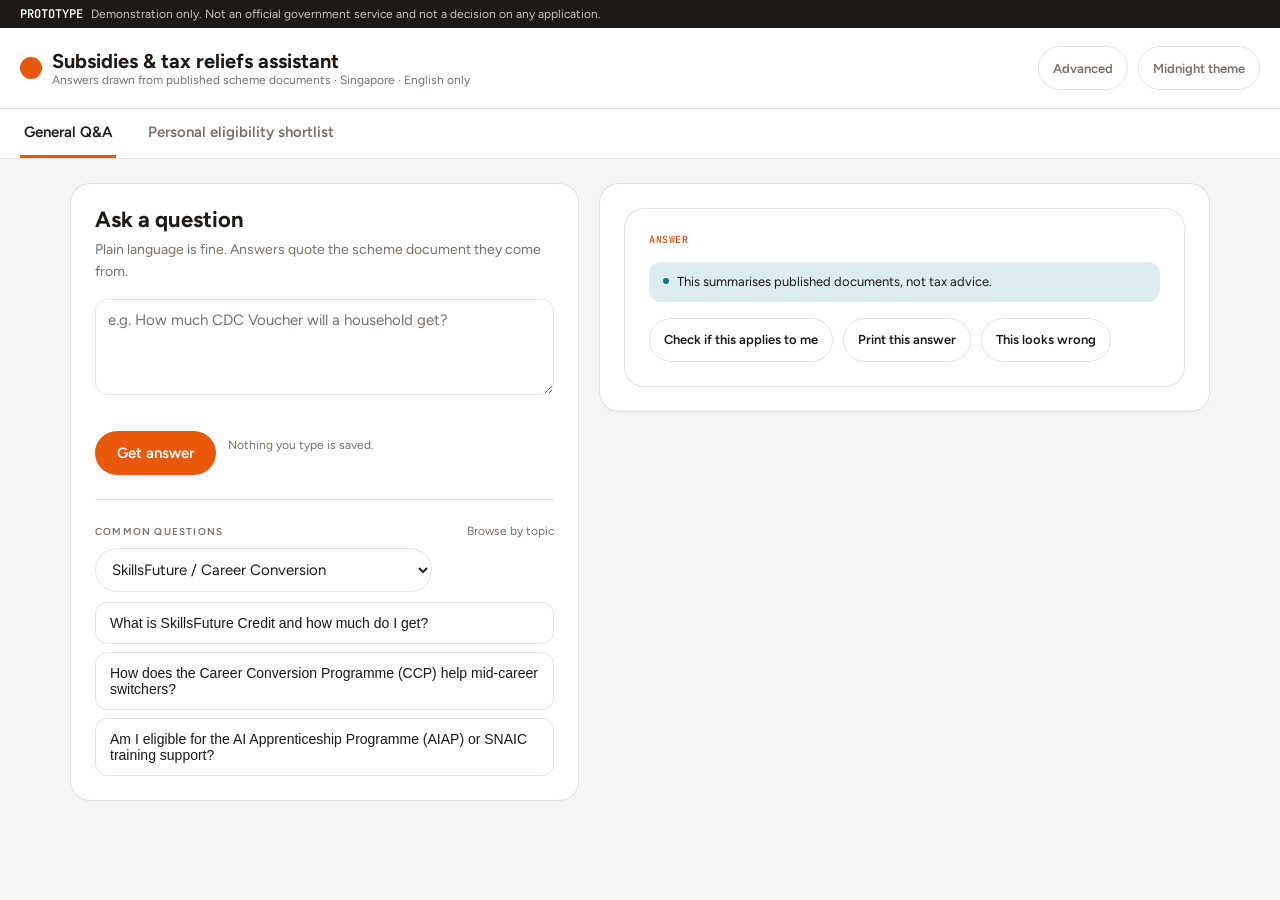
==== commit 32e482ec: "feat: Part B design review fixes -- advanced panel, citations, answer card Per Singapore Subsidies A" ====
--- a/frontend/index.html
+++ b/frontend/index.html
@@ -21,7 +21,6 @@
       </div>
     </div>
     <div class="header-actions" data-noprint>
-      <span id="provider-indicator" class="provider-indicator hidden"></span>
       <button id="advanced-toggle-button" class="advanced-toggle-btn" type="button" aria-expanded="false">Advanced</button>
       <button id="theme-toggle-button" class="theme-toggle" type="button" aria-label="Switch colour theme">Warm earth theme</button>
     </div>
@@ -30,56 +29,6 @@
   <div class="mode-toggle" role="tablist" aria-label="Assistant mode" data-noprint>
     <button class="mode-btn active" data-mode="general" role="tab" aria-selected="true">General Q&amp;A</button>
     <button class="mode-btn" data-mode="profile" role="tab" aria-selected="false">Personal eligibility shortlist</button>
-  </div>
-
-  <div id="advanced-band" class="advanced-band hidden" data-noprint>
-    <div class="advanced-band-inner">
-      <div class="advanced-band-header">
-        <span class="advanced-band-label">Advanced &middot; retrieval</span>
-        <span class="advanced-band-note">Team demo controls. Not shown to residents.</span>
-      </div>
-      <div class="advanced-controls-row">
-        <label>Top K <input id="control-top-k" type="number" min="1" max="20" /></label>
-        <label>Similarity threshold <input id="control-threshold" type="number" step="0.05" min="0" max="1" /></label>
-        <label>Retrieval mode
-          <select id="control-mode">
-            <option value="dense">Dense (baseline)</option>
-            <option value="hybrid">Hybrid (improved)</option>
-          </select>
-        </label>
-        <label class="checkbox-label">
-          <input id="control-rewrite" type="checkbox" />
-          Rewrite before retrieval
-        </label>
-        <label class="checkbox-label">
-          <input id="control-diagnostics-full" type="checkbox" />
-          Show retrieval gain (doubles retrieval cost)
-        </label>
-      </div>
-
-      <div class="dev-only-note">Developer diagnostics below are never shown to residents.</div>
-
-      <div id="diagnostics-panel" class="diagnostics-panel hidden">
-        <div class="diag-row">
-          <span class="diag-row-label">as typed</span>
-          <span id="diag-raw-query" class="diag-query"></span>
-        </div>
-        <div class="diag-row">
-          <span class="diag-row-label">rewritten</span>
-          <span id="diag-rewritten-query" class="diag-query diag-query-rewritten"></span>
-        </div>
-        <div id="diag-subqueries" class="diag-subqueries"></div>
-        <div id="diag-ops" class="diag-ops"></div>
-        <div id="diag-gain" class="diag-gain"></div>
-        <table class="diag-chunks-table">
-          <thead><tr><th>chunk_id</th><th>score</th></tr></thead>
-          <tbody id="diag-chunks-body"></tbody>
-        </table>
-        <div id="diag-dropped" class="diag-dropped"></div>
-      </div>
-
-      <div id="citation-warning-banner" class="citation-warning hidden" role="alert"></div>
-    </div>
   </div>
 
   <main class="layout">
@@ -105,6 +54,9 @@
       </div>
 
       <div id="profile-panel" class="mode-panel hidden">
+        <h3 class="panel-title">About you</h3>
+        <p class="panel-caption">Seven questions. No name, no NRIC, nothing stored.</p>
+
         <label>Citizenship
           <select id="profile-citizenship">
             <option>Singapore Citizen</option>
@@ -112,9 +64,11 @@
             <option>Other</option>
           </select>
         </label>
-        <label>Age <input id="profile-age" type="number" min="0" max="120" /></label>
-        <label>Household size <input id="profile-household-size" type="number" min="1" max="20" /></label>
-        <label>Monthly income band
+        <div class="field-row">
+          <label>Age <input id="profile-age" type="number" min="0" max="120" /></label>
+          <label>Household size <input id="profile-household-size" type="number" min="1" max="20" /></label>
+        </div>
+        <label>Monthly income per person
           <select id="profile-income-band">
             <option>&lt;$1.5k</option>
             <option>$1.5-3k</option>
@@ -139,18 +93,24 @@
             <option>Unemployed</option>
             <option>Retired</option>
             <option>Student</option>
-          </select>
-        </label>
-        <fieldset class="tags">
-          <legend>Life stage</legend>
-          <label><input type="checkbox" value="Has young child(ren)" class="life-stage-tag" /> Has young child(ren)</label>
-          <label><input type="checkbox" value="Caregiver" class="life-stage-tag" /> Caregiver</label>
-          <label><input type="checkbox" value="Senior (65+)" class="life-stage-tag" /> Senior (65+)</label>
-          <label><input type="checkbox" value="PWD in household" class="life-stage-tag" /> PWD in household</label>
+            <option>Platform worker</option>
+          </select>
+        </label>
+        <fieldset class="tags life-stage-fieldset">
+          <legend>Anything happening in your life now?</legend>
+          <div class="life-stage-grid">
+            <label class="life-stage-chip"><input type="checkbox" value="Has young child(ren)" class="life-stage-tag" /> Has young child(ren)</label>
+            <label class="life-stage-chip"><input type="checkbox" value="Caregiver" class="life-stage-tag" /> Caregiver</label>
+            <label class="life-stage-chip"><input type="checkbox" value="Senior (65+)" class="life-stage-tag" /> Senior (65+)</label>
+            <label class="life-stage-chip"><input type="checkbox" value="Pioneer/Merdeka Generation" class="life-stage-tag" /> Pioneer/Merdeka Generation</label>
+            <label class="life-stage-chip"><input type="checkbox" value="I have a disability" class="life-stage-tag" /> I have a disability</label>
+            <label class="life-stage-chip"><input type="checkbox" value="PWD in household" class="life-stage-tag" /> PWD in household</label>
+            <label class="life-stage-chip"><input type="checkbox" value="Own more than 1 property" class="life-stage-tag" /> Own more than 1 property</label>
+          </div>
         </fieldset>
         <label for="profile-question">Optional question</label>
         <textarea id="profile-question" rows="2" placeholder="Leave blank for a general shortlist"></textarea>
-        <button id="profile-button" class="primary-btn">Get shortlist</button>
+        <button id="profile-button" class="primary-btn">Show my shortlist</button>
       </div>
 
     </section>
@@ -164,7 +124,14 @@
             <span class="answer-kicker-label">Answer</span>
             <span id="answer-meta" class="answer-meta-mono"></span>
           </div>
+          <div id="answer-supersession-warning" class="citation-warning hidden">
+            <span class="citation-warning-dot"></span>
+            <div id="answer-supersession-detail"></div>
+          </div>
           <div id="answer-text" class="answer-text" aria-live="polite"></div>
+          <div id="answer-citation-note" class="answer-citation-note hidden"></div>
+          <div id="answer-tier-note" class="answer-citation-note hidden"></div>
+          <div id="answer-asof-line" class="answer-asof-line hidden"></div>
           <div class="info-callout">
             <span class="info-callout-dot"></span>
             <span>This summarises published documents, not tax advice.</span>
@@ -187,6 +154,75 @@
     </section>
   </main>
 
+  <div id="advanced-band" class="advanced-band hidden" data-noprint>
+    <div class="advanced-band-inner">
+      <div class="advanced-band-header">
+        <span class="section-eyebrow">Advanced &middot; retrieval</span>
+        <span class="advanced-band-note">Team demo controls. Not shown to residents.</span>
+      </div>
+      <div class="advanced-controls-row">
+        <label class="slider-field">
+          Top K
+          <span class="slider-row">
+            <input id="control-top-k" type="range" min="1" max="20" step="1" />
+            <span id="control-top-k-readout" class="slider-readout">k=5</span>
+          </span>
+        </label>
+        <label class="slider-field">
+          Similarity threshold
+          <span class="slider-row">
+            <input id="control-threshold" type="range" min="0" max="1" step="0.05" />
+            <span id="control-threshold-readout" class="slider-readout">sim&ge;0.35</span>
+          </span>
+        </label>
+        <label>Retrieval mode
+          <select id="control-mode">
+            <option value="dense">Dense (baseline)</option>
+            <option value="hybrid">Hybrid (improved)</option>
+          </select>
+        </label>
+        <label class="checkbox-label">
+          <input id="control-rewrite" type="checkbox" />
+          Rewrite before retrieval
+        </label>
+        <label class="checkbox-label">
+          <input id="control-diagnostics-full" type="checkbox" />
+          Show retrieval gain (doubles retrieval cost)
+        </label>
+        <span id="provider-indicator" class="provider-indicator hidden"></span>
+      </div>
+
+      <div class="dev-only-note">Developer diagnostics below are never shown to residents.</div>
+
+      <div id="citation-warning-banner" class="citation-warning hidden" role="alert">
+        <span class="citation-warning-dot"></span>
+        <div>
+          <strong>Unverified citations in this answer</strong>
+          <div id="citation-warning-detail" class="citation-warning-detail"></div>
+        </div>
+      </div>
+
+      <div id="diagnostics-panel" class="diagnostics-panel hidden">
+        <div class="diag-row">
+          <span class="diag-row-label">as typed</span>
+          <span id="diag-raw-query" class="diag-query"></span>
+        </div>
+        <div class="diag-row">
+          <span class="diag-row-label">rewritten</span>
+          <span id="diag-rewritten-query" class="diag-query diag-query-rewritten"></span>
+        </div>
+        <div id="diag-subqueries" class="diag-subqueries"></div>
+        <div id="diag-ops" class="diag-ops"></div>
+        <div id="diag-gain" class="diag-gain"></div>
+        <table class="diag-chunks-table">
+          <thead><tr><th>Chunk</th><th>Score</th><th>Rank &Delta;</th><th>State</th></tr></thead>
+          <tbody id="diag-chunks-body"></tbody>
+        </table>
+        <div id="diag-dropped" class="diag-dropped"></div>
+      </div>
+    </div>
+  </div>
+
   <div id="source-drawer" class="source-drawer hidden">
     <div class="source-drawer-header">
       <span id="source-drawer-title"></span>
--- a/frontend/style.css
+++ b/frontend/style.css
@@ -223,22 +223,84 @@
 .provider-indicator.hidden { display: none; }
 
 .citation-warning {
-  /* High-contrast neutral text (AA against --color-bg in both themes) with a
-     colored accent border, rather than colored text on a tinted background --
-     avoids the low-contrast amber-on-navy failure mode in dark mode. */
-  background: var(--color-surface);
-  color: var(--color-text);
-  border: 1px solid var(--color-warning);
-  border-left-width: 4px;
+  display: flex;
+  align-items: flex-start;
+  gap: 8px;
+  background: var(--color-warning-bg);
+  color: var(--color-text);
   border-radius: var(--radius-sm);
   padding: 0.6rem 0.8rem;
-  font-family: var(--font-mono);
   font-size: 0.8rem;
   line-height: 1.5;
-  margin-top: 0.75rem;
+  margin: 0.75rem 0;
+}
+
+.citation-warning-dot {
+  flex: 0 0 auto;
+  width: 6px;
+  height: 6px;
+  margin-top: 6px;
+  border-radius: 50%;
+  background: var(--color-warning);
+}
+
+.citation-warning strong {
+  display: block;
+  font-family: var(--font-heading);
+  font-size: 13px;
+  margin-bottom: 2px;
+}
+
+.citation-warning-detail {
+  font-family: var(--font-mono);
+  font-size: 11px;
+  color: var(--color-muted);
 }
 
 .citation-warning.hidden { display: none; }
+
+.answer-citation-note {
+  color: var(--color-muted);
+  font-size: 13px;
+  line-height: var(--lh-body);
+  margin-top: 10px;
+}
+
+.answer-citation-note.hidden { display: none; }
+
+.answer-error-note {
+  color: var(--color-muted);
+  font-size: 14px;
+}
+
+.answer-error-debug {
+  font-family: var(--font-mono);
+  font-size: 12px;
+  color: var(--color-muted);
+}
+
+.slider-field {
+  display: flex !important;
+  flex-direction: column;
+  gap: 6px;
+}
+
+.slider-row {
+  display: flex;
+  align-items: center;
+  gap: 10px;
+}
+
+.slider-row input[type="range"] {
+  width: 140px;
+}
+
+.slider-readout {
+  font-family: var(--font-mono);
+  font-size: 12px;
+  color: var(--color-muted);
+  white-space: nowrap;
+}
 
 .dev-only-note {
   color: var(--color-muted);
@@ -275,15 +337,18 @@
   border-color: var(--color-text);
 }
 
-.advanced-toggle-btn.active {
-  color: var(--color-on-primary);
-  background: var(--color-primary);
-  border-color: var(--color-primary);
+/* Stays a ghost button when open -- filled orange would make it the
+   loudest element on the page, competing with the one or two primary
+   actions ("Get answer" / "Show my shortlist") allowed on screen. */
+.advanced-toggle-btn[aria-expanded="true"] {
+  color: var(--color-accent);
+  border-color: var(--color-accent);
 }
 
 .advanced-band {
-  background: var(--color-surface);
-  border-bottom: 1px solid color-mix(in srgb, var(--color-text) 12%, transparent);
+  background: color-mix(in srgb, var(--color-text) 4%, var(--color-bg));
+  border-top: 1px solid color-mix(in srgb, var(--color-text) 12%, transparent);
+  margin-top: var(--pad-section);
 }
 
 .advanced-band.hidden { display: none; }
@@ -491,6 +556,44 @@
   padding: 0.5rem 0.75rem;
 }
 
+.field-row {
+  display: grid;
+  grid-template-columns: 1fr 1fr;
+  gap: 12px;
+}
+
+.field-row label {
+  margin: 0.75rem 0 0.25rem;
+}
+
+.life-stage-fieldset legend {
+  font-weight: 600;
+  font-size: 0.9rem;
+  padding: 0 4px;
+}
+
+.life-stage-grid {
+  display: grid;
+  grid-template-columns: repeat(auto-fit, minmax(150px, 1fr));
+  gap: 8px;
+}
+
+.life-stage-chip {
+  display: flex !important;
+  align-items: center;
+  gap: 8px;
+  margin: 0 !important;
+  font-weight: 400 !important;
+  font-size: 13px;
+  border: 1px solid color-mix(in srgb, var(--color-text) 12%, transparent);
+  border-radius: var(--radius-sm);
+  padding: 8px 10px;
+}
+
+.life-stage-chip input[type="checkbox"] {
+  width: auto;
+}
+
 .sample-questions {
   margin-top: var(--pad-card);
   padding-top: var(--pad-card);
@@ -623,13 +726,15 @@
 
 .citation-marker {
   font-family: var(--font-mono);
+  font-size: 0.75em;
+}
+
+.citation-marker a {
   color: var(--color-primary);
-  cursor: pointer;
-  font-size: 0.75em;
-  margin-left: 1px;
-}
-
-.citation-marker:hover {
+  text-decoration: none;
+}
+
+.citation-marker a:hover {
   text-decoration: underline;
 }
 
@@ -725,6 +830,7 @@
   gap: 14px;
   border-bottom: 1px solid color-mix(in srgb, var(--color-text) 12%, transparent);
   padding: 16px 0;
+  transition: background 140ms ease-out;
 }
 
 .source-entry:last-child {
@@ -732,6 +838,10 @@
   padding-bottom: 0;
 }
 
+.source-entry-highlight {
+  background: var(--color-primary-soft);
+}
+
 .source-index {
   flex: 0 0 22px;
   font-family: var(--font-mono);
@@ -743,6 +853,20 @@
 .source-body {
   flex: 1 1 auto;
   min-width: 0;
+}
+
+.source-title-line {
+  display: flex;
+  align-items: baseline;
+  gap: 8px;
+  flex-wrap: wrap;
+}
+
+.source-agency {
+  font-family: var(--font-mono);
+  font-size: 11px;
+  text-transform: uppercase;
+  color: var(--color-muted);
 }
 
 .source-title {
@@ -765,6 +889,13 @@
   color: var(--color-muted);
   font-family: var(--font-mono);
   font-size: 12px;
+  margin-bottom: 4px;
+}
+
+.source-provenance {
+  color: var(--color-muted);
+  font-family: var(--font-mono);
+  font-size: 11px;
   margin-bottom: 8px;
 }
 
@@ -774,6 +905,19 @@
   color: var(--color-text);
   border-left: 2px solid color-mix(in srgb, var(--color-text) 18%, transparent);
   padding-left: 12px;
+}
+
+.source-excerpt-empty {
+  color: var(--color-muted);
+  font-family: var(--font-mono);
+  font-size: 12px;
+  font-style: normal;
+}
+
+.source-actions-row {
+  display: flex;
+  gap: 14px;
+  margin-top: 6px;
 }
 
 .source-show-btn {
@@ -784,6 +928,7 @@
   font-size: 12px;
   padding: 6px 0 0;
   cursor: pointer;
+  text-decoration: none;
 }
 
 .source-show-btn:hover {
@@ -802,6 +947,50 @@
   border: 1px solid color-mix(in srgb, var(--color-text) 12%, transparent);
   border-radius: var(--radius-sm);
 }
+
+.source-thumb-placeholder {
+  display: flex;
+  flex-direction: column;
+  align-items: center;
+  justify-content: center;
+  gap: 4px;
+  height: 92px;
+  background: color-mix(in srgb, var(--color-text) 5%, transparent);
+  border-radius: var(--radius-sm);
+  text-align: center;
+  padding: 6px;
+}
+
+.source-thumb-label {
+  font-family: var(--font-mono);
+  font-size: 11px;
+  font-weight: 600;
+  color: var(--color-muted);
+}
+
+.source-thumb-sub {
+  font-family: var(--font-mono);
+  font-size: 10px;
+  color: var(--color-muted);
+}
+
+.source-licence-note {
+  color: var(--color-muted);
+  font-size: 11px;
+  margin-top: 16px;
+  padding-top: 12px;
+  border-top: 1px solid color-mix(in srgb, var(--color-text) 12%, transparent);
+}
+
+.answer-asof-line {
+  max-width: 62ch;
+  color: var(--color-muted);
+  font-size: 12px;
+  line-height: var(--lh-body);
+  margin-top: 12px;
+}
+
+.answer-asof-line.hidden { display: none; }
 
 .sources-expand-btn {
   display: block;
@@ -878,6 +1067,83 @@
   color: var(--color-muted);
   font-size: 13px;
   margin: 4px 0 14px;
+}
+
+.shortlist-group-none {
+  color: var(--color-muted);
+  font-size: 13px;
+  margin: 0;
+}
+
+.shortlist-info-banner {
+  background: var(--color-info-bg);
+  color: var(--color-text);
+  border-radius: var(--radius-md);
+  padding: var(--pad-card);
+  margin-bottom: 16px;
+}
+
+.shortlist-info-banner strong {
+  display: block;
+  font-family: var(--font-heading);
+  font-size: 15px;
+  margin-bottom: 6px;
+}
+
+.shortlist-info-banner p {
+  margin: 0;
+  font-size: 13px;
+  line-height: var(--lh-body);
+}
+
+.shortlist-empty-state {
+  background: var(--color-card);
+  border: 1px solid color-mix(in srgb, var(--color-text) 12%, transparent);
+  border-radius: var(--radius-md);
+  padding: var(--pad-card);
+}
+
+.shortlist-empty-state p {
+  margin: 0 0 10px;
+}
+
+.shortlist-empty-note {
+  color: var(--color-muted);
+  font-size: 13px;
+}
+
+.glossary-card {
+  background: var(--color-card);
+  border: 1px solid color-mix(in srgb, var(--color-text) 12%, transparent);
+  border-radius: var(--radius-md);
+  padding: var(--pad-card);
+  margin-top: 16px;
+}
+
+.glossary-list {
+  margin: 10px 0 0;
+}
+
+.glossary-list dt {
+  font-family: var(--font-mono);
+  font-weight: 600;
+  font-size: 13px;
+  color: var(--color-text);
+}
+
+.glossary-list dd {
+  margin: 2px 0 10px;
+  font-size: 13px;
+  color: var(--color-muted);
+  line-height: var(--lh-body);
+}
+
+.shortlist-closing {
+  max-width: 62ch;
+  color: var(--color-muted);
+  font-size: 12px;
+  line-height: var(--lh-body);
+  margin: 16px 0 0;
 }
 
 .shortlist-entry {
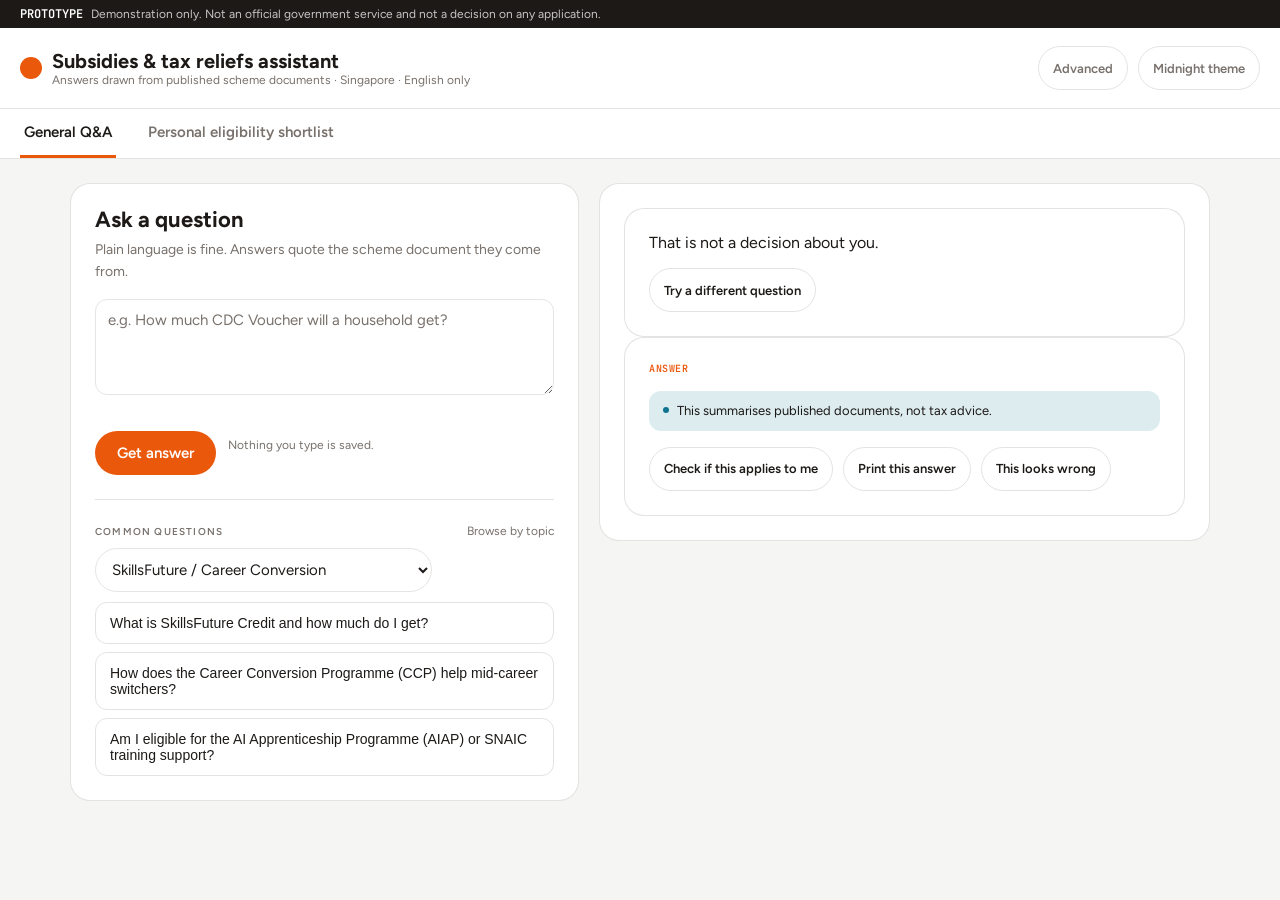
==== commit 0bd87cdb: "feat: add stale-index banner and General Q&A empty-state escape action - /api/config now reports ind" ====
--- a/frontend/index.html
+++ b/frontend/index.html
@@ -31,6 +31,8 @@
     <button class="mode-btn" data-mode="profile" role="tab" aria-selected="false">Personal eligibility shortlist</button>
   </div>
 
+  <div id="stale-index-banner" class="stale-index-banner hidden" data-noprint></div>
+
   <main class="layout">
     <section class="input-panel">
       <div id="general-panel" class="mode-panel">
@@ -117,6 +119,12 @@
 
     <section class="answer-panel">
       <div id="answer-abstained-badge" class="abstained-badge hidden">Not enough evidence</div>
+      <div id="answer-empty-state" class="shortlist-empty-state hidden">
+        <p>That is not a decision about you.</p>
+        <div class="answer-actions" data-noprint>
+          <button type="button" class="answer-action-btn" id="answer-empty-rephrase-btn">Try a different question</button>
+        </div>
+      </div>
 
       <div id="general-answer-view">
         <div class="answer-card">
--- a/frontend/style.css
+++ b/frontend/style.css
@@ -429,6 +429,16 @@
   gap: 4px;
 }
 
+.stale-index-banner {
+  background: var(--color-warning-bg);
+  color: var(--color-text);
+  font-size: 13px;
+  padding: 8px 20px;
+  text-align: center;
+}
+
+.stale-index-banner.hidden { display: none; }
+
 .mode-btn {
   background: transparent;
   border: none;
@@ -1181,34 +1191,50 @@
 
 .shortlist-reason {
   margin: 6px 0 8px;
-  font-size: 14px;
-  line-height: 1.5;
+  font-size: 15px;
+  line-height: 1.55;
+  color: var(--color-text);
 }
 
 .condition-chips, .citation-chips {
   display: flex;
   flex-wrap: wrap;
+  align-items: center;
   gap: 6px;
   margin-bottom: 8px;
 }
 
+/* One neutral treatment for every condition state -- a row of outlined
+   red/green/grey pills read as an alarm. State lives in the dot + label
+   text instead (three channels: dot, colour, text), so it survives
+   greyscale (§2). */
 .condition-chip {
+  display: inline-flex;
+  align-items: center;
+  gap: 5px;
+  font-size: 12px;
+  padding: 3px 9px;
+  border-radius: var(--radius-sm);
+  background: color-mix(in srgb, var(--color-text) 5%, transparent);
+  color: var(--color-text);
+  border: none;
+}
+
+.condition-chip-dot {
+  flex: 0 0 auto;
+  width: 6px;
+  height: 6px;
+  border-radius: 50%;
+}
+
+.condition-chip.condition-not_met .condition-chip-dot { background: var(--color-warning); }
+.condition-chip.condition-not_checked .condition-chip-dot { background: var(--color-muted); }
+.condition-chip.condition-met .condition-chip-dot { background: var(--color-success); }
+
+.condition-chip-more {
+  font-family: var(--font-mono);
   font-size: 11px;
-  padding: 3px 9px;
-  border-radius: var(--radius-pill);
-  background: var(--color-bg);
-  color: var(--color-muted);
-  border: 1px solid color-mix(in srgb, var(--color-text) 12%, transparent);
-}
-
-.condition-chip.condition-met {
-  color: var(--color-success);
-  border-color: var(--color-success);
-}
-
-.condition-chip.condition-not_met {
-  color: var(--color-error);
-  border-color: var(--color-error);
+  color: var(--color-muted);
 }
 
 .shortlist-changer {
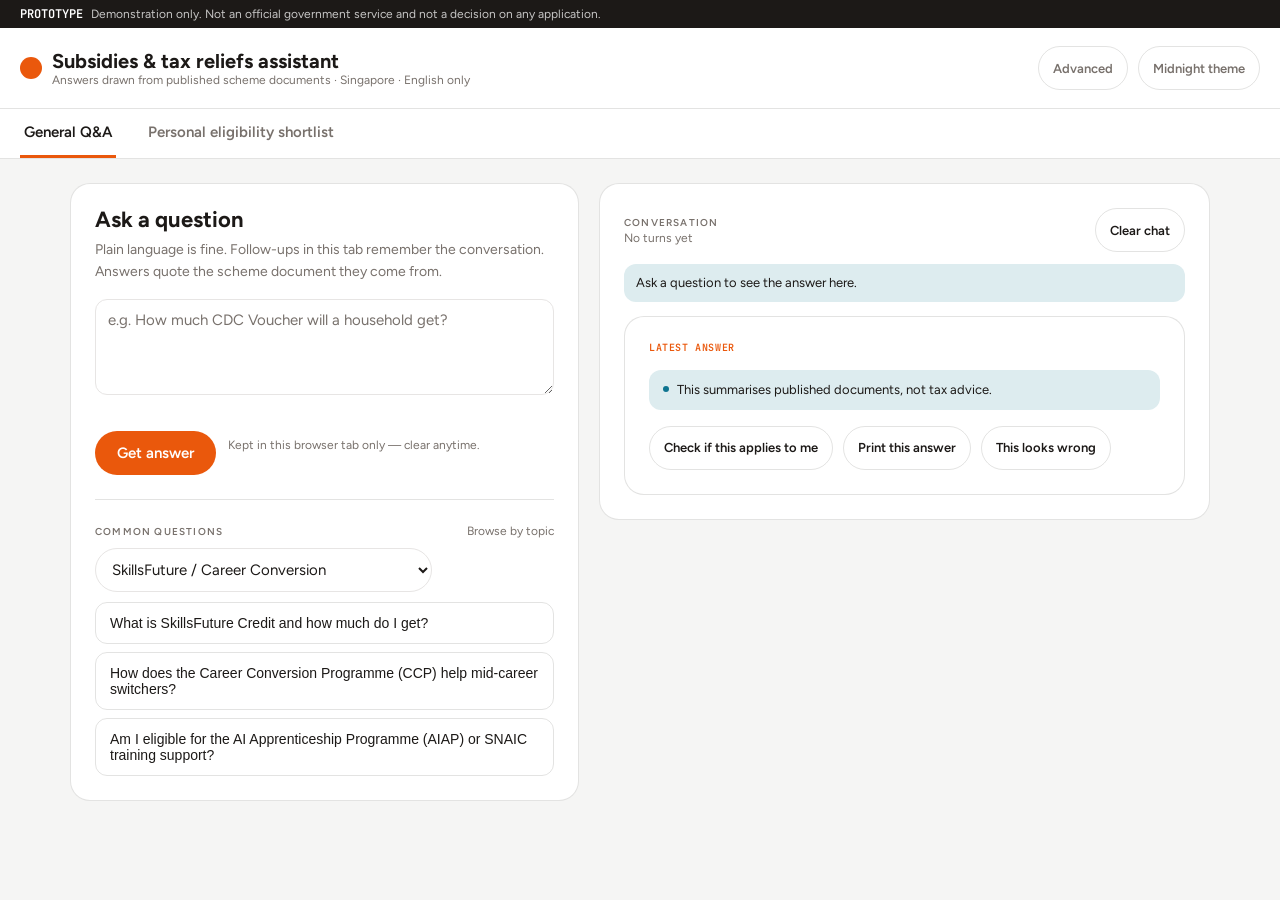
==== commit eb0bd920: "Improve personal eligibility parity, add in-session chat history, and refresh eval report. Align fre" ====
--- a/frontend/index.html
+++ b/frontend/index.html
@@ -3,8 +3,8 @@
 <head>
   <meta charset="utf-8" />
   <meta name="viewport" content="width=device-width, initial-scale=1" />
+  <link rel="stylesheet" href="style.css?v=20260730-ui8" />
   <title>SG Citizen Financial Assistant</title>
-  <link rel="stylesheet" href="style.css" />
 </head>
 <body>
   <div class="prototype-banner" data-noprint>
@@ -37,12 +37,12 @@
     <section class="input-panel">
       <div id="general-panel" class="mode-panel">
         <h3 class="panel-title">Ask a question</h3>
-        <p class="panel-caption">Plain language is fine. Answers quote the scheme document they come from.</p>
+        <p class="panel-caption">Plain language is fine. Follow-ups in this tab remember the conversation. Answers quote the scheme document they come from.</p>
         <label for="question-input" class="visually-hidden">Ask a question about subsidies or tax reliefs</label>
         <textarea id="question-input" rows="4" placeholder="e.g. How much CDC Voucher will a household get?"></textarea>
         <div class="ask-row">
           <button id="ask-button" class="primary-btn">Get answer</button>
-          <span class="ask-row-note">Nothing you type is saved.</span>
+          <span class="ask-row-note">Kept in this browser tab only — clear anytime.</span>
         </div>
 
         <div class="sample-questions">
@@ -57,7 +57,7 @@
 
       <div id="profile-panel" class="mode-panel hidden">
         <h3 class="panel-title">About you</h3>
-        <p class="panel-caption">Seven questions. No name, no NRIC, nothing stored.</p>
+        <p class="panel-caption">Seven questions. No name, no NRIC. Conversation stays in this browser tab until you clear it.</p>
 
         <label>Citizenship
           <select id="profile-citizenship">
@@ -72,24 +72,25 @@
         </div>
         <label>Monthly income per person
           <select id="profile-income-band">
+            <option>Prefer not to say</option>
             <option>&lt;$1.5k</option>
             <option>$1.5-3k</option>
             <option>$3-6k</option>
             <option>&gt;$6k</option>
-            <option>Prefer not to say</option>
           </select>
         </label>
         <label>Housing
           <select id="profile-housing">
+            <option>Prefer not to say</option>
             <option>HDB</option>
             <option>Private</option>
             <option>Rental</option>
             <option>Other</option>
-            <option>Prefer not to say</option>
           </select>
         </label>
         <label>Employment
           <select id="profile-employment">
+            <option value="">Select employment</option>
             <option>Employed</option>
             <option>Self-employed</option>
             <option>Unemployed</option>
@@ -118,6 +119,15 @@
     </section>
 
     <section class="answer-panel">
+      <div class="chat-toolbar" data-noprint>
+        <div class="chat-toolbar-copy">
+          <span class="section-eyebrow">Conversation</span>
+          <span id="chat-turn-count" class="chat-turn-count">No turns yet</span>
+        </div>
+        <button id="clear-chat-button" class="answer-action-btn" type="button">Clear chat</button>
+      </div>
+      <div id="chat-thread" class="chat-thread" aria-live="polite"></div>
+      <div id="result-status" class="result-status" aria-live="polite">Ask a question to see the answer here.</div>
       <div id="answer-abstained-badge" class="abstained-badge hidden">Not enough evidence</div>
       <div id="answer-empty-state" class="shortlist-empty-state hidden">
         <p>That is not a decision about you.</p>
@@ -129,9 +139,10 @@
       <div id="general-answer-view">
         <div class="answer-card">
           <div class="answer-card-kicker">
-            <span class="answer-kicker-label">Answer</span>
+            <span class="answer-kicker-label">Latest answer</span>
             <span id="answer-meta" class="answer-meta-mono"></span>
           </div>
+          <div id="inferred-profile-note" class="answer-citation-note hidden"></div>
           <div id="answer-supersession-warning" class="citation-warning hidden">
             <span class="citation-warning-dot"></span>
             <div id="answer-supersession-detail"></div>
@@ -240,6 +251,6 @@
     <div id="source-drawer-excerpt" class="source-drawer-excerpt"></div>
   </div>
 
-  <script src="app.js"></script>
+  <script src="app.js?v=20260730-ui8"></script>
 </body>
 </html>
--- a/frontend/style.css
+++ b/frontend/style.css
@@ -480,6 +480,28 @@
   padding: 24px;
 }
 
+.result-status {
+  margin: 0 0 14px;
+  padding: 10px 12px;
+  border-radius: var(--radius-sm);
+  background: var(--color-info-bg);
+  color: var(--color-text);
+  font-size: 13px;
+  line-height: 1.4;
+}
+
+.result-status.is-loading {
+  background: var(--color-warning-bg);
+}
+
+.result-status.is-error {
+  background: var(--color-error-bg);
+}
+
+.result-status.is-ready {
+  background: var(--color-success-bg);
+}
+
 .mode-panel.hidden { display: none; }
 
 .mode-panel label {
@@ -705,6 +727,72 @@
   padding: var(--pad-card);
 }
 
+.chat-toolbar {
+  display: flex;
+  align-items: center;
+  justify-content: space-between;
+  gap: 12px;
+  margin-bottom: 12px;
+}
+
+.chat-toolbar-copy {
+  display: flex;
+  flex-direction: column;
+  gap: 2px;
+}
+
+.chat-turn-count {
+  font-size: var(--fs-caption);
+  color: var(--color-muted);
+}
+
+.chat-thread {
+  display: flex;
+  flex-direction: column;
+  gap: 10px;
+  max-height: 280px;
+  overflow-y: auto;
+  margin-bottom: 14px;
+  padding: 4px 2px 8px;
+}
+
+.chat-thread:empty {
+  display: none;
+}
+
+.chat-bubble {
+  max-width: 92%;
+  padding: 10px 14px;
+  border-radius: var(--radius-sm);
+  font-size: 14px;
+  line-height: 1.45;
+  white-space: pre-wrap;
+}
+
+.chat-bubble-user {
+  align-self: flex-end;
+  background: var(--color-primary-soft);
+  color: var(--color-text);
+  border: 1px solid color-mix(in srgb, var(--color-primary) 25%, transparent);
+}
+
+.chat-bubble-assistant {
+  align-self: flex-start;
+  background: var(--color-surface);
+  color: var(--color-text);
+  border: 1px solid var(--color-border);
+}
+
+.chat-bubble-role {
+  display: block;
+  font-family: var(--font-mono);
+  font-size: 10px;
+  letter-spacing: 0.06em;
+  text-transform: uppercase;
+  color: var(--color-muted);
+  margin-bottom: 4px;
+}
+
 .answer-card-kicker {
   display: flex;
   flex-wrap: wrap;
@@ -810,6 +898,11 @@
 }
 
 .sources-card.hidden { display: none; }
+
+#answer-empty-state.hidden,
+.shortlist-empty-state.hidden {
+  display: none;
+}
 
 .abstained-badge {
   display: inline-block;
